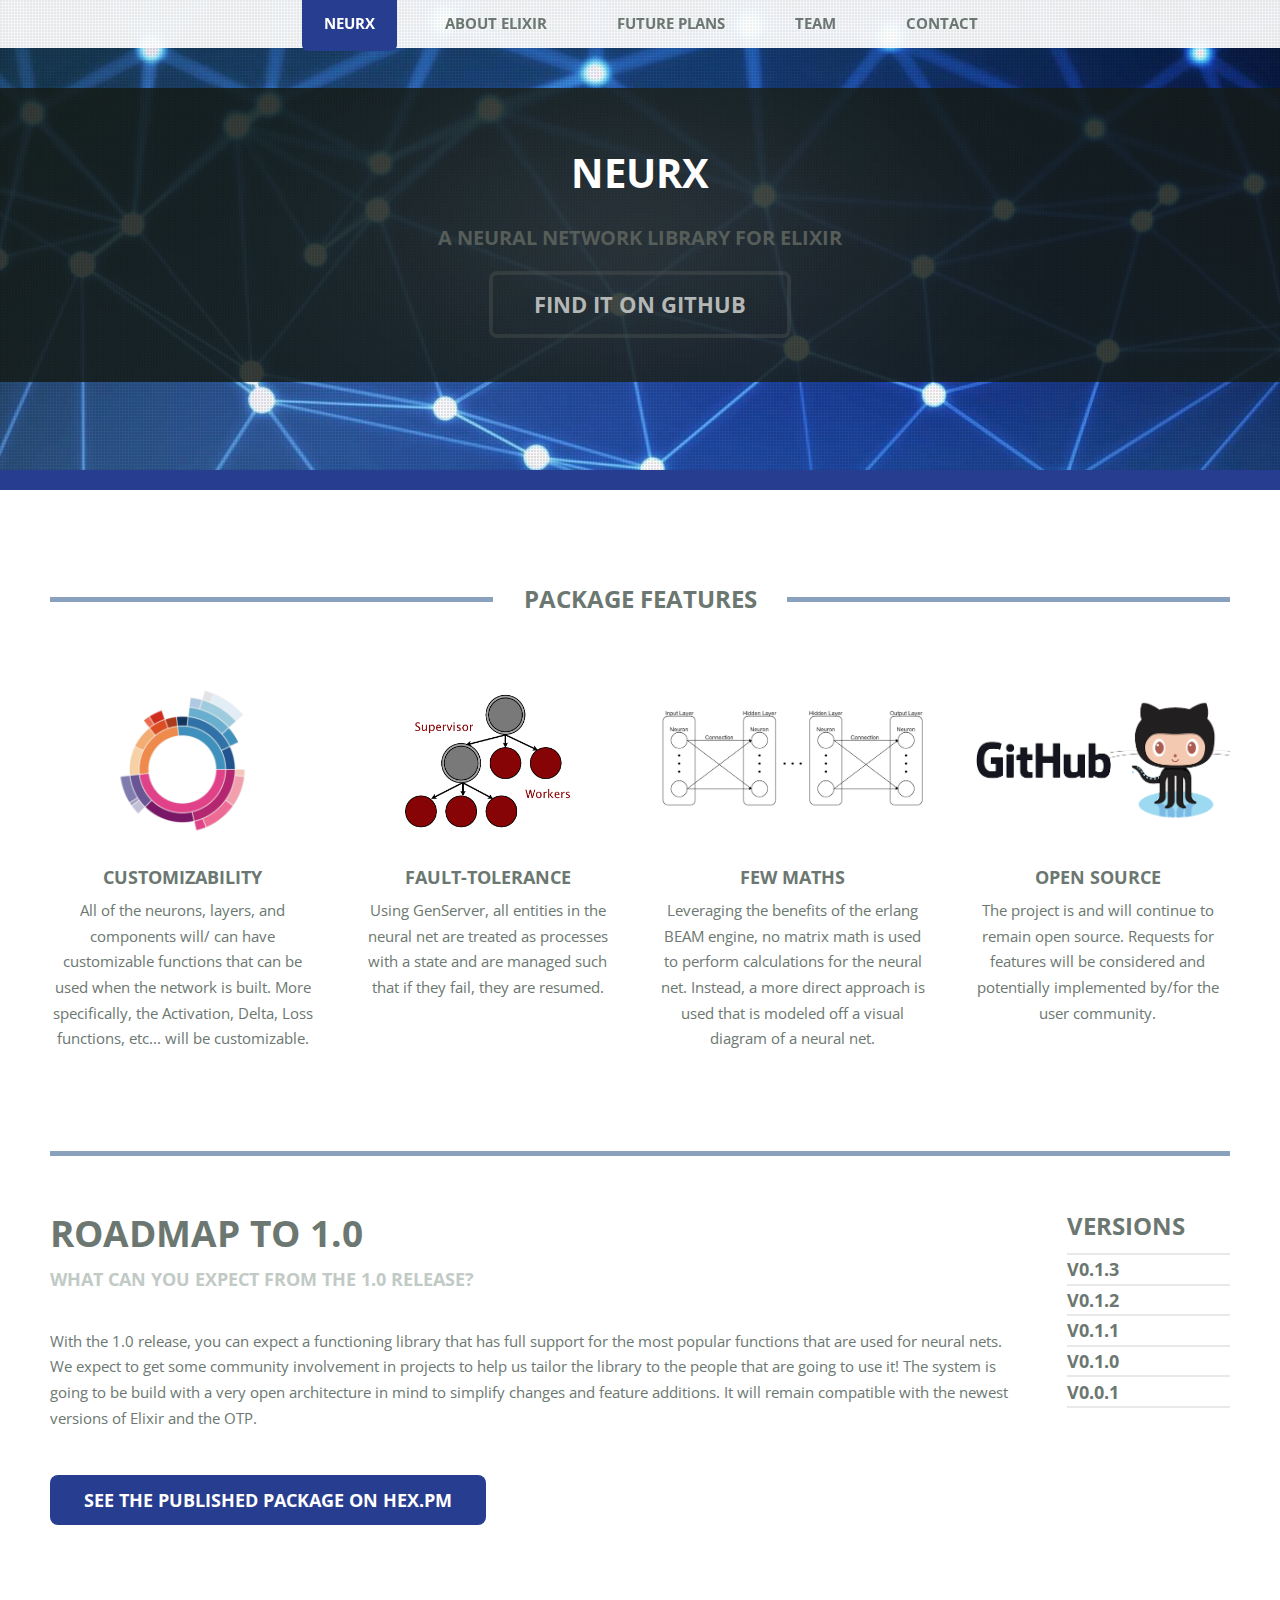
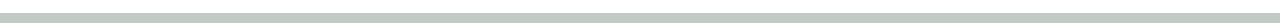
==== index.html @ 5568476c "Add index + assets" ====
<!DOCTYPE HTML>
<html>
	<head>
		<title>NeurX</title>
		<meta charset="utf-8" />
		<meta name="viewport" content="width=device-width, initial-scale=1, user-scalable=no" />
		<link rel="stylesheet" href="assets/css/main.css" />
		<link rel="icon" href="images/logo_mk1.png">
	</head>
	<body class="homepage is-preload">
		<div id="page-wrapper">

			<!-- Nav -->
				<nav id="nav">
					<ul>
						<li class="current"><a href="index.html">NeurX</a></li>
						<li><a href="about_elixir.html">About Elixir</a></li>
						<li><a href="future_plans.html">Future Plans</a></li>
						<li><a href="team.html">Team</a></li>
						<li><a href="contact.html">Contact</a></li>
					</ul>
				</nav>

			<!-- Banner -->
				<section id="banner">
					<div class="content">
						<h2>NeurX</h2>
						<p>A neural network library for Elixir</p>
						<a href="https://github.com/NeurX" class="button scrolly">Find it on Github</a>
					</div>
				</section>

			<!-- Main -->
				<section id="main">
					<div class="container">
						<div class="row gtr-200">
							<div class="col-12">

								<!-- Features -->
									<section class="box features">
										<h2 class="major"><span>Package Features</span></h2>
										<div>
											<div class="row">
												<div class="col-3 col-6-medium col-12-small">

													<!-- Feature -->
														<section class="box feature">
															<a class="image featured"><img src="images/customizability.png" alt="Customizability" /></a>
															<h3><a>Customizability</a></h3>
															<p>
																All of the neurons, layers, and components will/
																can have customizable functions that can be used
																when the network is built.  More specifically,
																the Activation, Delta, Loss functions, etc... will
																be customizable.
															</p>
														</section>

												</div>
												<div class="col-3 col-6-medium col-12-small">

													<!-- Feature -->
														<section class="box feature">
															<a href="#" class="image featured"><img src="images/fault-tolerance.png" alt="Fault-Tolerance" /></a>
															<h3><a href="#">Fault-Tolerance</a></h3>
															<p>
																Using GenServer, all entities in the neural net
																are treated as processes with a state and are
																managed such that if they fail, they are resumed.
															</p>
														</section>

												</div>
												<div class="col-3 col-6-medium col-12-small">

													<!-- Feature -->
														<section class="box feature">
															<a href="#" class="image featured"><img src="images/few_maths.png" alt="Few Maths" /></a>
															<h3><a href="#">Few Maths</a></h3>
															<p>
																Leveraging the benefits of the erlang BEAM
																engine, no matrix math is used to perform
																calculations for the neural net. Instead, a more
																direct approach is used that is modeled off a
																visual diagram of a neural net.
															</p>
														</section>

												</div>
												<div class="col-3 col-6-medium col-12-small">

													<!-- Feature -->
														<section class="box feature">
															<a href="#" class="image featured"><img src="images/open_source.png" alt="Open Source" /></a>
															<h3><a href="#">Open Source</a></h3>
															<p>
																The project is and will continue to remain open
																source. Requests for features will be considered
																and potentially implemented by/for the user
																community.
															</p>
														</section>

												</div>
												<!-- <div class="col-12">
													<ul class="actions">
														<li><a href="#" class="button large">Do Something</a></li>
														<li><a href="#" class="button alt large">Think About It</a></li>
													</ul>
												</div> -->
											</div>
										</div>
									</section>

							</div>
							<div class="col-12">

								<!-- Blog -->
									<section class="box blog">
										<h2 class="major"></h2>
										<div>
											<div class="row">
												<div class="col-10 col-12-xsmall">
													<div class="content">

														<!-- Featured Post -->
															<article class="box post">
																<header>
																	<h3><a href="#">Roadmap to 1.0</a></h3>
																	<p>What can you expect from the 1.0 release?</p>
																</header>
																<p>
																	With the 1.0 release, you can expect a functioning library that has
																	full support for the most popular functions that are used for neural nets.
																	We expect to get some community involvement in projects to help us tailor
																	the library to the people that are going to use it!  The system is going
																	to be build with a very open architecture in mind to simplify changes and
																	feature additions.  It will remain compatible with the newest versions of
																	Elixir and the OTP.
																</p>
																<a href="https://hex.pm/packages/neurx" class="button">See the published package on Hex.pm</a>
															</article>

													</div>
												</div>
												<div class="col-2 col-12-xsmall">
													<div class="sidebar">

														<!-- Archives -->
														<h2>Versions</h2>
															<ul class="divided">
																<li>
																	<article class="box post-summary">
																		<h3><a href="#">v0.1.3</a></h3>
																	</article>
																</li>
																<li>
																	<article class="box post-summary">
																		<h3><a href="#">v0.1.2</a></h3>
																	</article>
																</li>
																<li>
																	<article class="box post-summary">
																		<h3><a href="#">v0.1.1</a></h3>
																	</article>
																</li>
																<li>
																	<article class="box post-summary">
																		<h3><a href="#">v0.1.0</a></h3>
																	</article>
																</li>
																<li>
																	<article class="box post-summary">
																		<h3><a href="#">v0.0.1</a></h3>
																	</article>
																</li>
															</ul>

													</div>
												</div>
											</div>
										</div>
									</section>

							</div>
						</div>
					</div>
				</section>
		</div>

		<!-- Scripts -->
			<script src="assets/js/jquery.min.js"></script>
			<script src="assets/js/jquery.dropotron.min.js"></script>
			<script src="assets/js/jquery.scrolly.min.js"></script>
			<script src="assets/js/browser.min.js"></script>
			<script src="assets/js/breakpoints.min.js"></script>
			<script src="assets/js/util.js"></script>
			<script src="assets/js/main.js"></script>
	</body>
</html>
---- assets/css/main.css ----
@import url("font-awesome.min.css");
@import url("https://fonts.googleapis.com/css?family=Open+Sans:400,400italic,700,700italic|Open+Sans+Condensed:700");

html, body, div, span, applet, object,
iframe, h1, h2, h3, h4, h5, h6, p, blockquote,
pre, a, abbr, acronym, address, big, cite,
code, del, dfn, em, img, ins, kbd, q, s, samp,
small, strike, strong, sub, sup, tt, var, b,
u, i, center, dl, dt, dd, ol, ul, li, fieldset,
form, label, legend, table, caption, tbody,
tfoot, thead, tr, th, td, article, aside,
canvas, details, embed, figure, figcaption,
footer, header, hgroup, menu, nav, output, ruby,
section, summary, time, mark, audio, video {
	margin: 0;
	padding: 0;
	border: 0;
	font-size: 100%;
	font: inherit;
	vertical-align: baseline;}

article, aside, details, figcaption, figure,
footer, header, hgroup, menu, nav, section {
	display: block;}

body {
	line-height: 1;
}

ol, ul {
	list-style: none;
}

blockquote, q {
	quotes: none;
}

	blockquote:before, blockquote:after, q:before, q:after {
		content: '';
		content: none;
	}

table {
	border-collapse: collapse;
	border-spacing: 0;
}

body {
	-webkit-text-size-adjust: none;
}

mark {
	background-color: transparent;
	color: inherit;
}

input::-moz-focus-inner {
	border: 0;
	padding: 0;
}

input, select, textarea {
	-moz-appearance: none;
	-webkit-appearance: none;
	-ms-appearance: none;
	appearance: none;
}

/* Basic */

	html {
		box-sizing: border-box;
	}

	*, *:before, *:after {
		box-sizing: inherit;
	}

	body {
		background: #f2f5f3;
	}

		body.is-preload *, body.is-preload *:before, body.is-preload *:after {
			-moz-animation: none !important;
			-webkit-animation: none !important;
			-ms-animation: none !important;
			animation: none !important;
			-moz-transition: none !important;
			-webkit-transition: none !important;
			-ms-transition: none !important;
			transition: none !important;
		}

	body, input, textarea, select {
		font-family: 'Open Sans', sans-serif;
		font-weight: 400;
		color: #6b7770;
		font-size: 13pt;
		line-height: 2em;
	}

	h1, h2, h3, h4, h5, h6 {
		font-family: 'Open Sans Condensed', sans-serif;
		font-weight: 700;
		text-transform: uppercase;
		color: #6b7770;
		margin: 0 0 0.5em 0;
		line-height: 1.3;
	}

	h1 a, h2 a, h3 a, h4 a, h5 a, h6 a {
		text-decoration: none;
		color: inherit;
	}

	h2 {
		font-size: 1.65em;
	}

		h2.major {
			position: relative;
			border-top: solid 5px #8aa1bd;
			font-size: 1.65em;
			text-align: center;
			margin: 0 0 3em 0;
			top: 0.775em;
		}

			h2.major span {
				background: #fff;
				position: relative;
				display: inline-block;
				top: -0.775em;
				padding: 0 1.25em 0 1.25em;
			}

	h3, h4 {
		font-size: 1.25em;
	}

	a {
		color: #006376;
		text-decoration: underline;
	}

		a:hover {
			text-decoration: none;
		}

	b, strong {
		font-weight: 700;
		color: #6b7770;
	}

	i, em {
		font-style: italic;
	}

	br.clear {
		clear: both;
	}

	sub {
		position: relative;
		top: 0.5em;
		font-size: 0.8em;
	}

	sup {
		position: relative;
		top: -0.5em;
		font-size: 0.8em;
	}

	hr {
		border: 0;
		border-top: solid 2px #E7EAE8;
		margin: 0 0 3em 0;
	}

	blockquote {
		border-left: solid 5px #E7EAE8;
		padding: 1em 0 1em 1.5em;
		font-style: italic;
	}

	p, ul, ol, dl, table {
		margin-bottom: 3em;
	}

/* Section/Article */

	section, article {
		margin-bottom: 6em;
	}

		section > :last-child, section:last-child, article > :last-child, article:last-child {
			margin-bottom: 0;
		}

	header > p {
		display: block;
		font-family: 'Open Sans Condensed', sans-serif;
		font-weight: 700;
		text-transform: uppercase;
		color: #c1cac5;
	}

/* Container */

	.container {
		margin: 0 auto;
		max-width: 100%;
		width: 64em;
	}

		@media screen and (max-width: 1680px) {

			.container {
				width: 75em;
			}

		}

		@media screen and (max-width: 1280px) {

			.container {
				width: calc(100% - 100px);
			}

		}

		@media screen and (max-width: 980px) {

			.container {
				width: calc(100% - 100px);
			}

		}

		@media screen and (max-width: 736px) {

			.container {
				width: calc(100% - 40px);
			}

		}

		@media screen and (max-width: 360px) {

			.container {
				width: calc(100% - 30px);
			}

		}

/* Row */

	.row {
		display: flex;
		flex-wrap: wrap;
		box-sizing: border-box;
		align-items: stretch;
	}

		.row > * {
			box-sizing: border-box;
		}

		.row.gtr-uniform > * > :last-child {
			margin-bottom: 0;
		}

		.row.aln-left {
			justify-content: flex-start;
		}

		.row.aln-center {
			justify-content: center;
		}

		.row.aln-right {
			justify-content: flex-end;
		}

		.row.aln-top {
			align-items: flex-start;
		}

		.row.aln-middle {
			align-items: center;
		}

		.row.aln-bottom {
			align-items: flex-end;
		}

		.row > .imp {
			order: -1;
		}

		.row > .col-1 {
			width: 8.3333333333%;
		}

		.row > .off-1 {
			margin-left: 8.3333333333%;
		}

		.row > .col-2 {
			width: 16.6666666667%;
		}

		.row > .off-2 {
			margin-left: 16.6666666667%;
		}

		.row > .col-3 {
			width: 25%;
		}

		.row > .off-3 {
			margin-left: 25%;
		}

		.row > .col-4 {
			width: 33.3333333333%;
		}

		.row > .off-4 {
			margin-left: 33.3333333333%;
		}

		.row > .col-5 {
			width: 41.6666666667%;
		}

		.row > .off-5 {
			margin-left: 41.6666666667%;
		}

		.row > .col-6 {
			width: 50%;
		}

		.row > .off-6 {
			margin-left: 50%;
		}

		.row > .col-7 {
			width: 58.3333333333%;
		}

		.row > .off-7 {
			margin-left: 58.3333333333%;
		}

		.row > .col-8 {
			width: 66.6666666667%;
		}

		.row > .off-8 {
			margin-left: 66.6666666667%;
		}

		.row > .col-9 {
			width: 75%;
		}

		.row > .off-9 {
			margin-left: 75%;
		}

		.row > .col-10 {
			width: 83.3333333333%;
		}

		.row > .off-10 {
			margin-left: 83.3333333333%;
		}

		.row > .col-11 {
			width: 91.6666666667%;
		}

		.row > .off-11 {
			margin-left: 91.6666666667%;
		}

		.row > .col-12 {
			width: 100%;
		}

		.row > .off-12 {
			margin-left: 100%;
		}

		.row.gtr-0 {
			margin-top: 0px;
			margin-left: 0px;
		}

			.row.gtr-0 > * {
				padding: 0px 0 0 0px;
			}

			.row.gtr-0.gtr-uniform {
				margin-top: 0px;
			}

				.row.gtr-0.gtr-uniform > * {
					padding-top: 0px;
				}

		.row.gtr-25 {
			margin-top: -12.5px;
			margin-left: -12.5px;
		}

			.row.gtr-25 > * {
				padding: 12.5px 0 0 12.5px;
			}

			.row.gtr-25.gtr-uniform {
				margin-top: -12.5px;
			}

				.row.gtr-25.gtr-uniform > * {
					padding-top: 12.5px;
				}

		.row.gtr-50 {
			margin-top: -25px;
			margin-left: -25px;
		}

			.row.gtr-50 > * {
				padding: 25px 0 0 25px;
			}

			.row.gtr-50.gtr-uniform {
				margin-top: -25px;
			}

				.row.gtr-50.gtr-uniform > * {
					padding-top: 25px;
				}

		.row {
			margin-top: -50px;
			margin-left: -50px;
		}

			.row > * {
				padding: 50px 0 0 50px;
			}

			.row.gtr-uniform {
				margin-top: -50px;
			}

				.row.gtr-uniform > * {
					padding-top: 50px;
				}

		.row.gtr-150 {
			margin-top: -75px;
			margin-left: -75px;
		}

			.row.gtr-150 > * {
				padding: 75px 0 0 75px;
			}

			.row.gtr-150.gtr-uniform {
				margin-top: -75px;
			}

				.row.gtr-150.gtr-uniform > * {
					padding-top: 75px;
				}

		.row.gtr-200 {
			margin-top: -100px;
			margin-left: -100px;
		}

			.row.gtr-200 > * {
				padding: 100px 0 0 100px;
			}

			.row.gtr-200.gtr-uniform {
				margin-top: -100px;
			}

				.row.gtr-200.gtr-uniform > * {
					padding-top: 100px;
				}

		@media screen and (max-width: 1680px) {

			.row {
				display: flex;
				flex-wrap: wrap;
				box-sizing: border-box;
				align-items: stretch;
			}

				.row > * {
					box-sizing: border-box;
				}

				.row.gtr-uniform > * > :last-child {
					margin-bottom: 0;
				}

				.row.aln-left {
					justify-content: flex-start;
				}

				.row.aln-center {
					justify-content: center;
				}

				.row.aln-right {
					justify-content: flex-end;
				}

				.row.aln-top {
					align-items: flex-start;
				}

				.row.aln-middle {
					align-items: center;
				}

				.row.aln-bottom {
					align-items: flex-end;
				}

				.row > .imp-xlarge {
					order: -1;
				}

				.row > .col-1-xlarge {
					width: 8.3333333333%;
				}

				.row > .off-1-xlarge {
					margin-left: 8.3333333333%;
				}

				.row > .col-2-xlarge {
					width: 16.6666666667%;
				}

				.row > .off-2-xlarge {
					margin-left: 16.6666666667%;
				}

				.row > .col-3-xlarge {
					width: 25%;
				}

				.row > .off-3-xlarge {
					margin-left: 25%;
				}

				.row > .col-4-xlarge {
					width: 33.3333333333%;
				}

				.row > .off-4-xlarge {
					margin-left: 33.3333333333%;
				}

				.row > .col-5-xlarge {
					width: 41.6666666667%;
				}

				.row > .off-5-xlarge {
					margin-left: 41.6666666667%;
				}

				.row > .col-6-xlarge {
					width: 50%;
				}

				.row > .off-6-xlarge {
					margin-left: 50%;
				}

				.row > .col-7-xlarge {
					width: 58.3333333333%;
				}

				.row > .off-7-xlarge {
					margin-left: 58.3333333333%;
				}

				.row > .col-8-xlarge {
					width: 66.6666666667%;
				}

				.row > .off-8-xlarge {
					margin-left: 66.6666666667%;
				}

				.row > .col-9-xlarge {
					width: 75%;
				}

				.row > .off-9-xlarge {
					margin-left: 75%;
				}

				.row > .col-10-xlarge {
					width: 83.3333333333%;
				}

				.row > .off-10-xlarge {
					margin-left: 83.3333333333%;
				}

				.row > .col-11-xlarge {
					width: 91.6666666667%;
				}

				.row > .off-11-xlarge {
					margin-left: 91.6666666667%;
				}

				.row > .col-12-xlarge {
					width: 100%;
				}

				.row > .off-12-xlarge {
					margin-left: 100%;
				}

				.row.gtr-0 {
					margin-top: 0px;
					margin-left: 0px;
				}

					.row.gtr-0 > * {
						padding: 0px 0 0 0px;
					}

					.row.gtr-0.gtr-uniform {
						margin-top: 0px;
					}

						.row.gtr-0.gtr-uniform > * {
							padding-top: 0px;
						}

				.row.gtr-25 {
					margin-top: -12.5px;
					margin-left: -12.5px;
				}

					.row.gtr-25 > * {
						padding: 12.5px 0 0 12.5px;
					}

					.row.gtr-25.gtr-uniform {
						margin-top: -12.5px;
					}

						.row.gtr-25.gtr-uniform > * {
							padding-top: 12.5px;
						}

				.row.gtr-50 {
					margin-top: -25px;
					margin-left: -25px;
				}

					.row.gtr-50 > * {
						padding: 25px 0 0 25px;
					}

					.row.gtr-50.gtr-uniform {
						margin-top: -25px;
					}

						.row.gtr-50.gtr-uniform > * {
							padding-top: 25px;
						}

				.row {
					margin-top: -50px;
					margin-left: -50px;
				}

					.row > * {
						padding: 50px 0 0 50px;
					}

					.row.gtr-uniform {
						margin-top: -50px;
					}

						.row.gtr-uniform > * {
							padding-top: 50px;
						}

				.row.gtr-150 {
					margin-top: -75px;
					margin-left: -75px;
				}

					.row.gtr-150 > * {
						padding: 75px 0 0 75px;
					}

					.row.gtr-150.gtr-uniform {
						margin-top: -75px;
					}

						.row.gtr-150.gtr-uniform > * {
							padding-top: 75px;
						}

				.row.gtr-200 {
					margin-top: -100px;
					margin-left: -100px;
				}

					.row.gtr-200 > * {
						padding: 100px 0 0 100px;
					}

					.row.gtr-200.gtr-uniform {
						margin-top: -100px;
					}

						.row.gtr-200.gtr-uniform > * {
							padding-top: 100px;
						}

		}

		@media screen and (max-width: 1280px) {

			.row {
				display: flex;
				flex-wrap: wrap;
				box-sizing: border-box;
				align-items: stretch;
			}

				.row > * {
					box-sizing: border-box;
				}

				.row.gtr-uniform > * > :last-child {
					margin-bottom: 0;
				}

				.row.aln-left {
					justify-content: flex-start;
				}

				.row.aln-center {
					justify-content: center;
				}

				.row.aln-right {
					justify-content: flex-end;
				}

				.row.aln-top {
					align-items: flex-start;
				}

				.row.aln-middle {
					align-items: center;
				}

				.row.aln-bottom {
					align-items: flex-end;
				}

				.row > .imp-large {
					order: -1;
				}

				.row > .col-1-large {
					width: 8.3333333333%;
				}

				.row > .off-1-large {
					margin-left: 8.3333333333%;
				}

				.row > .col-2-large {
					width: 16.6666666667%;
				}

				.row > .off-2-large {
					margin-left: 16.6666666667%;
				}

				.row > .col-3-large {
					width: 25%;
				}

				.row > .off-3-large {
					margin-left: 25%;
				}

				.row > .col-4-large {
					width: 33.3333333333%;
				}

				.row > .off-4-large {
					margin-left: 33.3333333333%;
				}

				.row > .col-5-large {
					width: 41.6666666667%;
				}

				.row > .off-5-large {
					margin-left: 41.6666666667%;
				}

				.row > .col-6-large {
					width: 50%;
				}

				.row > .off-6-large {
					margin-left: 50%;
				}

				.row > .col-7-large {
					width: 58.3333333333%;
				}

				.row > .off-7-large {
					margin-left: 58.3333333333%;
				}

				.row > .col-8-large {
					width: 66.6666666667%;
				}

				.row > .off-8-large {
					margin-left: 66.6666666667%;
				}

				.row > .col-9-large {
					width: 75%;
				}

				.row > .off-9-large {
					margin-left: 75%;
				}

				.row > .col-10-large {
					width: 83.3333333333%;
				}

				.row > .off-10-large {
					margin-left: 83.3333333333%;
				}

				.row > .col-11-large {
					width: 91.6666666667%;
				}

				.row > .off-11-large {
					margin-left: 91.6666666667%;
				}

				.row > .col-12-large {
					width: 100%;
				}

				.row > .off-12-large {
					margin-left: 100%;
				}

				.row.gtr-0 {
					margin-top: 0px;
					margin-left: 0px;
				}

					.row.gtr-0 > * {
						padding: 0px 0 0 0px;
					}

					.row.gtr-0.gtr-uniform {
						margin-top: 0px;
					}

						.row.gtr-0.gtr-uniform > * {
							padding-top: 0px;
						}

				.row.gtr-25 {
					margin-top: -10px;
					margin-left: -10px;
				}

					.row.gtr-25 > * {
						padding: 10px 0 0 10px;
					}

					.row.gtr-25.gtr-uniform {
						margin-top: -10px;
					}

						.row.gtr-25.gtr-uniform > * {
							padding-top: 10px;
						}

				.row.gtr-50 {
					margin-top: -20px;
					margin-left: -20px;
				}

					.row.gtr-50 > * {
						padding: 20px 0 0 20px;
					}

					.row.gtr-50.gtr-uniform {
						margin-top: -20px;
					}

						.row.gtr-50.gtr-uniform > * {
							padding-top: 20px;
						}

				.row {
					margin-top: -40px;
					margin-left: -40px;
				}

					.row > * {
						padding: 40px 0 0 40px;
					}

					.row.gtr-uniform {
						margin-top: -40px;
					}

						.row.gtr-uniform > * {
							padding-top: 40px;
						}

				.row.gtr-150 {
					margin-top: -60px;
					margin-left: -60px;
				}

					.row.gtr-150 > * {
						padding: 60px 0 0 60px;
					}

					.row.gtr-150.gtr-uniform {
						margin-top: -60px;
					}

						.row.gtr-150.gtr-uniform > * {
							padding-top: 60px;
						}

				.row.gtr-200 {
					margin-top: -80px;
					margin-left: -80px;
				}

					.row.gtr-200 > * {
						padding: 80px 0 0 80px;
					}

					.row.gtr-200.gtr-uniform {
						margin-top: -80px;
					}

						.row.gtr-200.gtr-uniform > * {
							padding-top: 80px;
						}

		}

		@media screen and (max-width: 980px) {

			.row {
				display: flex;
				flex-wrap: wrap;
				box-sizing: border-box;
				align-items: stretch;
			}

				.row > * {
					box-sizing: border-box;
				}

				.row.gtr-uniform > * > :last-child {
					margin-bottom: 0;
				}

				.row.aln-left {
					justify-content: flex-start;
				}

				.row.aln-center {
					justify-content: center;
				}

				.row.aln-right {
					justify-content: flex-end;
				}

				.row.aln-top {
					align-items: flex-start;
				}

				.row.aln-middle {
					align-items: center;
				}

				.row.aln-bottom {
					align-items: flex-end;
				}

				.row > .imp-medium {
					order: -1;
				}

				.row > .col-1-medium {
					width: 8.3333333333%;
				}

				.row > .off-1-medium {
					margin-left: 8.3333333333%;
				}

				.row > .col-2-medium {
					width: 16.6666666667%;
				}

				.row > .off-2-medium {
					margin-left: 16.6666666667%;
				}

				.row > .col-3-medium {
					width: 25%;
				}

				.row > .off-3-medium {
					margin-left: 25%;
				}

				.row > .col-4-medium {
					width: 33.3333333333%;
				}

				.row > .off-4-medium {
					margin-left: 33.3333333333%;
				}

				.row > .col-5-medium {
					width: 41.6666666667%;
				}

				.row > .off-5-medium {
					margin-left: 41.6666666667%;
				}

				.row > .col-6-medium {
					width: 50%;
				}

				.row > .off-6-medium {
					margin-left: 50%;
				}

				.row > .col-7-medium {
					width: 58.3333333333%;
				}

				.row > .off-7-medium {
					margin-left: 58.3333333333%;
				}

				.row > .col-8-medium {
					width: 66.6666666667%;
				}

				.row > .off-8-medium {
					margin-left: 66.6666666667%;
				}

				.row > .col-9-medium {
					width: 75%;
				}

				.row > .off-9-medium {
					margin-left: 75%;
				}

				.row > .col-10-medium {
					width: 83.3333333333%;
				}

				.row > .off-10-medium {
					margin-left: 83.3333333333%;
				}

				.row > .col-11-medium {
					width: 91.6666666667%;
				}

				.row > .off-11-medium {
					margin-left: 91.6666666667%;
				}

				.row > .col-12-medium {
					width: 100%;
				}

				.row > .off-12-medium {
					margin-left: 100%;
				}

				.row.gtr-0 {
					margin-top: 0px;
					margin-left: 0px;
				}

					.row.gtr-0 > * {
						padding: 0px 0 0 0px;
					}

					.row.gtr-0.gtr-uniform {
						margin-top: 0px;
					}

						.row.gtr-0.gtr-uniform > * {
							padding-top: 0px;
						}

				.row.gtr-25 {
					margin-top: -12.5px;
					margin-left: -12.5px;
				}

					.row.gtr-25 > * {
						padding: 12.5px 0 0 12.5px;
					}

					.row.gtr-25.gtr-uniform {
						margin-top: -12.5px;
					}

						.row.gtr-25.gtr-uniform > * {
							padding-top: 12.5px;
						}

				.row.gtr-50 {
					margin-top: -25px;
					margin-left: -25px;
				}

					.row.gtr-50 > * {
						padding: 25px 0 0 25px;
					}

					.row.gtr-50.gtr-uniform {
						margin-top: -25px;
					}

						.row.gtr-50.gtr-uniform > * {
							padding-top: 25px;
						}

				.row {
					margin-top: -50px;
					margin-left: -50px;
				}

					.row > * {
						padding: 50px 0 0 50px;
					}

					.row.gtr-uniform {
						margin-top: -50px;
					}

						.row.gtr-uniform > * {
							padding-top: 50px;
						}

				.row.gtr-150 {
					margin-top: -75px;
					margin-left: -75px;
				}

					.row.gtr-150 > * {
						padding: 75px 0 0 75px;
					}

					.row.gtr-150.gtr-uniform {
						margin-top: -75px;
					}

						.row.gtr-150.gtr-uniform > * {
							padding-top: 75px;
						}

				.row.gtr-200 {
					margin-top: -100px;
					margin-left: -100px;
				}

					.row.gtr-200 > * {
						padding: 100px 0 0 100px;
					}

					.row.gtr-200.gtr-uniform {
						margin-top: -100px;
					}

						.row.gtr-200.gtr-uniform > * {
							padding-top: 100px;
						}

		}

		@media screen and (max-width: 736px) {

			.row {
				display: flex;
				flex-wrap: wrap;
				box-sizing: border-box;
				align-items: stretch;
			}

				.row > * {
					box-sizing: border-box;
				}

				.row.gtr-uniform > * > :last-child {
					margin-bottom: 0;
				}

				.row.aln-left {
					justify-content: flex-start;
				}

				.row.aln-center {
					justify-content: center;
				}

				.row.aln-right {
					justify-content: flex-end;
				}

				.row.aln-top {
					align-items: flex-start;
				}

				.row.aln-middle {
					align-items: center;
				}

				.row.aln-bottom {
					align-items: flex-end;
				}

				.row > .imp-small {
					order: -1;
				}

				.row > .col-1-small {
					width: 8.3333333333%;
				}

				.row > .off-1-small {
					margin-left: 8.3333333333%;
				}

				.row > .col-2-small {
					width: 16.6666666667%;
				}

				.row > .off-2-small {
					margin-left: 16.6666666667%;
				}

				.row > .col-3-small {
					width: 25%;
				}

				.row > .off-3-small {
					margin-left: 25%;
				}

				.row > .col-4-small {
					width: 33.3333333333%;
				}

				.row > .off-4-small {
					margin-left: 33.3333333333%;
				}

				.row > .col-5-small {
					width: 41.6666666667%;
				}

				.row > .off-5-small {
					margin-left: 41.6666666667%;
				}

				.row > .col-6-small {
					width: 50%;
				}

				.row > .off-6-small {
					margin-left: 50%;
				}

				.row > .col-7-small {
					width: 58.3333333333%;
				}

				.row > .off-7-small {
					margin-left: 58.3333333333%;
				}

				.row > .col-8-small {
					width: 66.6666666667%;
				}

				.row > .off-8-small {
					margin-left: 66.6666666667%;
				}

				.row > .col-9-small {
					width: 75%;
				}

				.row > .off-9-small {
					margin-left: 75%;
				}

				.row > .col-10-small {
					width: 83.3333333333%;
				}

				.row > .off-10-small {
					margin-left: 83.3333333333%;
				}

				.row > .col-11-small {
					width: 91.6666666667%;
				}

				.row > .off-11-small {
					margin-left: 91.6666666667%;
				}

				.row > .col-12-small {
					width: 100%;
				}

				.row > .off-12-small {
					margin-left: 100%;
				}

				.row.gtr-0 {
					margin-top: 0px;
					margin-left: 0px;
				}

					.row.gtr-0 > * {
						padding: 0px 0 0 0px;
					}

					.row.gtr-0.gtr-uniform {
						margin-top: 0px;
					}

						.row.gtr-0.gtr-uniform > * {
							padding-top: 0px;
						}

				.row.gtr-25 {
					margin-top: -5px;
					margin-left: -5px;
				}

					.row.gtr-25 > * {
						padding: 5px 0 0 5px;
					}

					.row.gtr-25.gtr-uniform {
						margin-top: -5px;
					}

						.row.gtr-25.gtr-uniform > * {
							padding-top: 5px;
						}

				.row.gtr-50 {
					margin-top: -10px;
					margin-left: -10px;
				}

					.row.gtr-50 > * {
						padding: 10px 0 0 10px;
					}

					.row.gtr-50.gtr-uniform {
						margin-top: -10px;
					}

						.row.gtr-50.gtr-uniform > * {
							padding-top: 10px;
						}

				.row {
					margin-top: -20px;
					margin-left: -20px;
				}

					.row > * {
						padding: 20px 0 0 20px;
					}

					.row.gtr-uniform {
						margin-top: -20px;
					}

						.row.gtr-uniform > * {
							padding-top: 20px;
						}

				.row.gtr-150 {
					margin-top: -30px;
					margin-left: -30px;
				}

					.row.gtr-150 > * {
						padding: 30px 0 0 30px;
					}

					.row.gtr-150.gtr-uniform {
						margin-top: -30px;
					}

						.row.gtr-150.gtr-uniform > * {
							padding-top: 30px;
						}

				.row.gtr-200 {
					margin-top: -40px;
					margin-left: -40px;
				}

					.row.gtr-200 > * {
						padding: 40px 0 0 40px;
					}

					.row.gtr-200.gtr-uniform {
						margin-top: -40px;
					}

						.row.gtr-200.gtr-uniform > * {
							padding-top: 40px;
						}

		}

		@media screen and (max-width: 360px) {

			.row {
				display: flex;
				flex-wrap: wrap;
				box-sizing: border-box;
				align-items: stretch;
			}

				.row > * {
					box-sizing: border-box;
				}

				.row.gtr-uniform > * > :last-child {
					margin-bottom: 0;
				}

				.row.aln-left {
					justify-content: flex-start;
				}

				.row.aln-center {
					justify-content: center;
				}

				.row.aln-right {
					justify-content: flex-end;
				}

				.row.aln-top {
					align-items: flex-start;
				}

				.row.aln-middle {
					align-items: center;
				}

				.row.aln-bottom {
					align-items: flex-end;
				}

				.row > .imp-xsmall {
					order: -1;
				}

				.row > .col-1-xsmall {
					width: 8.3333333333%;
				}

				.row > .off-1-xsmall {
					margin-left: 8.3333333333%;
				}

				.row > .col-2-xsmall {
					width: 16.6666666667%;
				}

				.row > .off-2-xsmall {
					margin-left: 16.6666666667%;
				}

				.row > .col-3-xsmall {
					width: 25%;
				}

				.row > .off-3-xsmall {
					margin-left: 25%;
				}

				.row > .col-4-xsmall {
					width: 33.3333333333%;
				}

				.row > .off-4-xsmall {
					margin-left: 33.3333333333%;
				}

				.row > .col-5-xsmall {
					width: 41.6666666667%;
				}

				.row > .off-5-xsmall {
					margin-left: 41.6666666667%;
				}

				.row > .col-6-xsmall {
					width: 50%;
				}

				.row > .off-6-xsmall {
					margin-left: 50%;
				}

				.row > .col-7-xsmall {
					width: 58.3333333333%;
				}

				.row > .off-7-xsmall {
					margin-left: 58.3333333333%;
				}

				.row > .col-8-xsmall {
					width: 66.6666666667%;
				}

				.row > .off-8-xsmall {
					margin-left: 66.6666666667%;
				}

				.row > .col-9-xsmall {
					width: 75%;
				}

				.row > .off-9-xsmall {
					margin-left: 75%;
				}

				.row > .col-10-xsmall {
					width: 83.3333333333%;
				}

				.row > .off-10-xsmall {
					margin-left: 83.3333333333%;
				}

				.row > .col-11-xsmall {
					width: 91.6666666667%;
				}

				.row > .off-11-xsmall {
					margin-left: 91.6666666667%;
				}

				.row > .col-12-xsmall {
					width: 100%;
				}

				.row > .off-12-xsmall {
					margin-left: 100%;
				}

				.row.gtr-0 {
					margin-top: 0px;
					margin-left: 0px;
				}

					.row.gtr-0 > * {
						padding: 0px 0 0 0px;
					}

					.row.gtr-0.gtr-uniform {
						margin-top: 0px;
					}

						.row.gtr-0.gtr-uniform > * {
							padding-top: 0px;
						}

				.row.gtr-25 {
					margin-top: -3.75px;
					margin-left: -3.75px;
				}

					.row.gtr-25 > * {
						padding: 3.75px 0 0 3.75px;
					}

					.row.gtr-25.gtr-uniform {
						margin-top: -3.75px;
					}

						.row.gtr-25.gtr-uniform > * {
							padding-top: 3.75px;
						}

				.row.gtr-50 {
					margin-top: -7.5px;
					margin-left: -7.5px;
				}

					.row.gtr-50 > * {
						padding: 7.5px 0 0 7.5px;
					}

					.row.gtr-50.gtr-uniform {
						margin-top: -7.5px;
					}

						.row.gtr-50.gtr-uniform > * {
							padding-top: 7.5px;
						}

				.row {
					margin-top: -15px;
					margin-left: -15px;
				}

					.row > * {
						padding: 15px 0 0 15px;
					}

					.row.gtr-uniform {
						margin-top: -15px;
					}

						.row.gtr-uniform > * {
							padding-top: 15px;
						}

				.row.gtr-150 {
					margin-top: -22.5px;
					margin-left: -22.5px;
				}

					.row.gtr-150 > * {
						padding: 22.5px 0 0 22.5px;
					}

					.row.gtr-150.gtr-uniform {
						margin-top: -22.5px;
					}

						.row.gtr-150.gtr-uniform > * {
							padding-top: 22.5px;
						}

				.row.gtr-200 {
					margin-top: -30px;
					margin-left: -30px;
				}

					.row.gtr-200 > * {
						padding: 30px 0 0 30px;
					}

					.row.gtr-200.gtr-uniform {
						margin-top: -30px;
					}

						.row.gtr-200.gtr-uniform > * {
							padding-top: 30px;
						}

		}

/* Image */

	.image {
		position: relative;
		display: inline-block;
		border-radius: 8px;
	}

		.image img {
			display: block;
			width: 100%;
			border-radius: 8px;
		}

		.image:before {
			content: '';
			position: absolute;
			left: 0;
			top: 0;
			width: 100%;
			height: 100%;
			/* background: url("images/overlay.png"); */
			border-radius: 8px;
		}

		.image.fit {
			display: block;
			width: 100%;
		}

		.image.featured {
			display: block;
			width: 100%;
			margin: 0 0 2em 0;
		}

		.image.left {
			float: left;
			margin: 0 2em 2em 0;
		}

		.image.centered {
			display: block;
			margin: 0 0 2em 0;
		}

			.image.centered img {
				margin: 0 auto;
				width: auto;
			}

/* Button */

	input[type="button"],
	input[type="submit"],
	input[type="reset"],
	button,
	.button {
		-webkit-appearance: none;
		display: inline-block;
		font-family: 'Open Sans Condensed', sans-serif;
		font-weight: 700;
		text-transform: uppercase;
		text-decoration: none;
		background: #273d8f;
		color: #fff;
		border: 0;
		line-height: 1em;
		border-radius: 8px;
		outline: 0;
		cursor: pointer;
		-moz-transition: background-color .2s ease-in-out;
		-webkit-transition: background-color .2s ease-in-out;
		-o-transition: background-color .2s ease-in-out;
		-ms-transition: background-color .2s ease-in-out;
		transition: background-color .2s ease-in-out;
		font-size: 1.25em;
		padding: 0.85em 1.85em;
		text-align: center;
	}

		input[type="button"]:hover,
		input[type="submit"]:hover,
		input[type="reset"]:hover,
		button:hover,
		.button:hover {
			background: #4d5f9f;
		}

		input[type="button"]:active,
		input[type="submit"]:active,
		input[type="reset"]:active,
		button:active,
		.button:active {
			background: #4d5f9f;
		}

		input[type="button"].alt,
		input[type="submit"].alt,
		input[type="reset"].alt,
		button.alt,
		.button.alt {
			background: #c1cac5;
		}

			input[type="button"].alt:hover,
			input[type="submit"].alt:hover,
			input[type="reset"].alt:hover,
			button.alt:hover,
			.button.alt:hover {
				background: #ccd5d0;
			}

			input[type="button"].alt:active,
			input[type="submit"].alt:active,
			input[type="reset"].alt:active,
			button.alt:active,
			.button.alt:active {
				background: #b1bab5;
			}

		input[type="button"].large,
		input[type="submit"].large,
		input[type="reset"].large,
		button.large,
		.button.large {
			font-size: 1.65em;
		}

/* List */

	ul {
		list-style: disc;
		padding-left: 1em;
	}

		ul li {
			padding-left: 0.5em;
		}

	ol {
		list-style: decimal;
		padding-left: 1.25em;
	}

		ol li {
			padding-left: 0.25em;
		}

/* Divided */

	ul.divided {
		list-style: none;
		padding-left: 0;
	}

		ul.divided > li {
			border-top: solid 2px #e7eae8;
			padding-top: 0.35em;
			margin-top: 0.35em;
			padding-left: 0;
		}

			ul.divided > li:last-child {
				border-bottom: solid 2px #e7eae8;
				border-top: solid 2px #e7eae8;
				padding-bottom: 0.35em;
				margin-bottom: 0.35em;
			}

/* Actions */

	ul.actions {
		list-style: none;
		padding-left: 0;
		text-align: center;
		margin: 2em 0 0 0;
	}

		ul.actions li {
			display: inline-block;
			margin: 0 0 0 1em;
			padding-left: 0;
		}

			ul.actions li:first-child {
				margin-left: 0;
			}

/* Contact */

	ul.contact {
		list-style: none;
		padding-left: 0;
		cursor: default;
	}

		ul.contact li {
			-moz-transition: top .15s ease-in-out;
			-webkit-transition: top .15s ease-in-out;
			-ms-transition: top .15s ease-in-out;
			transition: top .15s ease-in-out;
			position: relative;
			display: inline-block;
			margin: 0 0.25em 0 0.25em;
			top: 0;
			padding-left: 0;
		}

			ul.contact li a {
				-moz-transition: background-color .2s ease-in-out;
				-webkit-transition: background-color .2s ease-in-out;
				-ms-transition: background-color .2s ease-in-out;
				transition: background-color .2s ease-in-out;
				display: block;
				position: relative;
				width: 48px;
				height: 48px;
				border-radius: 6px;
				outline: 0;
				background: #c1cac5;
				text-align: center;
			}

				ul.contact li a:before {
					color: #f2f5f3;
					font-size: 32px;
					line-height: 48px;
				}

			ul.contact li:hover {
				top: -5px;
			}

				ul.contact li:hover a.fa-facebook {
					background-color: #3C5A98;
				}

				ul.contact li:hover a.fa-twitter {
					background-color: #2DAAE4;
				}

				ul.contact li:hover a.fa-dribbble {
					background-color: #C4376B;
				}

				ul.contact li:hover a.fa-linkedin {
					background-color: #006599;
				}

				ul.contact li:hover a.fa-instagram {
					background-color: #2E5E86;
				}

				ul.contact li:hover a.fa-google-plus {
					background-color: #DA2713;
				}

			ul.contact li:active {
				top: 0;
			}

/* Special */

	ul.special {
		list-style: none;
		padding-left: 0;
		cursor: default;
		position: relative;
		margin: -2em 0 4em -2em;
	}

		ul.special li {
			-moz-transition: top .15s ease-in-out;
			-webkit-transition: top .15s ease-in-out;
			-ms-transition: top .15s ease-in-out;
			transition: top .15s ease-in-out;
			position: relative;
			display: inline-block;
			top: 0;
			padding: 2em 0 0 2em;
		}

			ul.special li a {
				display: block;
				outline: 0;
			}

				ul.special li a:before {
					-moz-transition: background-color .2s ease-in-out;
					-webkit-transition: background-color .2s ease-in-out;
					-ms-transition: background-color .2s ease-in-out;
					transition: background-color .2s ease-in-out;
					display: block;
					text-align: center;
					background: #c1cac5;
					border-radius: 100%;
					width: 2.25em;
					height: 2.25em;
					line-height: 2.175em;
					font-size: 5em;
					color: #fff;
				}

			ul.special li:hover {
				top: -1em;
			}

				ul.special li:hover a:before {
					background: #b9d2ce;
				}

/* Meta */

	ul.meta {
		font-size: 0.85em;
		color: #a1aaa5;
		list-style: none;
		padding-left: 0;
	}

		ul.meta li {
			position: relative;
			display: inline-block;
			margin-left: 1em;
			padding-left: 0;
		}

			ul.meta li a {
				color: inherit;
				outline: 0;
			}

			ul.meta li:first-child {
				margin-left: 0;
			}

			ul.meta li:before {
				opacity: 0.5;
				cursor: default;
				margin-right: 0.5em;
			}

/* Menu */

	ul.menu {
		list-style: none;
		padding-left: 0;
	}

		ul.menu li {
			border-left: solid 1px #E7EAE8;
			display: inline-block;
			padding: 0 0 0 0.75em;
			margin: 0 0 0 0.75em;
		}

			ul.menu li:first-child {
				border-left: 0;
				margin-left: 0;
				padding-left: 0;
			}

/* Forms */

	form label {
		display: block;
		margin: 0 0 1em 0;
		font-family: 'Open Sans Condensed', sans-serif;
		font-weight: 700;
		text-transform: uppercase;
		color: #6b7770;
	}

	form input[type="text"],
	form input[type="email"],
	form input[type="password"],
	form select,
	form textarea {
		-webkit-appearance: none;
		display: block;
		width: 100%;
		border-radius: 8px;
		border: solid 2px #E7EAE8;
	}

		form input[type="text"]:focus,
		form input[type="email"]:focus,
		form input[type="password"]:focus,
		form select:focus,
		form textarea:focus {
			border-color: #4d5f9f;
		}

	form input[type="text"],
	form input[type="email"],
	form input[type="password"],
	form select {
		line-height: 3em;
		padding: 0 1em;
	}

	form textarea {
		min-height: 9em;
		padding: 1em;
	}

	form ::-webkit-input-placeholder {
		color: #555 !important;
	}

	form :-moz-placeholder {
		color: #555 !important;
	}

	form ::-moz-placeholder {
		color: #555 !important;
	}

	form :-ms-input-placeholder {
		color: #555 !important;
	}

	form ::-moz-focus-inner {
		border: 0;
	}

/* Tables */

	table {
		width: 100%;
	}

		table.default {
			width: 100%;
		}

			table.default tr {
				border-top: solid 2px #E7EAE8;
			}

				table.default tr:first-child {
					border-top: 0;
				}

			table.default td {
				padding: 0.5em 1em 0.5em 1em;
			}

			table.default th {
				text-align: left;
				padding: 0.5em 1em 0.5em 1em;
				margin: 0 0 1em 0;
				font-family: 'Open Sans Condensed', sans-serif;
				font-weight: 700;
				text-transform: uppercase;
				color: #6b7770;
			}

			table.default thead {
				background: #E7EAE8;
				color: #fff;
			}

/* Box */

	.box.highlight {
		text-align: center;
	}

		.box.highlight h2 {
			font-size: 3em;
			margin: 0 0 0.25em 0;
		}

		.box.highlight header > p {
			font-size: 1.65em;
			margin: 0 0 1.5em 0;
		}

	.box.feature {
		text-align: center;
	}

	.box.post header {
		margin: 0 0 2.5em 0;
	}

	.box.post h3 {
		font-size: 3em;
		margin: 0 0 0.25em 0;
	}

	.box.post header > p {
		font-size: 1.65em;
		margin: 0 0 0.5em 0;
	}

	.box.post ul.meta {
		margin: 0 0 0.5em 0;
	}

	.box.post-summary h3 {
		line-height: 1em;
		margin: 0 0 0 0;
	}

	.box.post-summary .meta {
		margin: 0;
		line-height: 1em;
	}

	.box.page-content header {
		margin: 0 0 2.5em 0;
	}

	.box.page-content h2 {
		font-size: 3em;
		margin: 0 0 0.5em 0;
	}

	.box.page-content header > p {
		font-size: 1.65em;
		margin: 0 0 0.5em 0;
	}

	.box.page-content ul.meta {
		margin: 0 0 0.5em 0;
	}

/* Icons */

	.icon {
		position: relative;
		text-decoration: none;
	}

		.icon:before {
			-moz-osx-font-smoothing: grayscale;
			-webkit-font-smoothing: antialiased;
			font-family: FontAwesome;
			font-style: normal;
			font-weight: normal;
			text-transform: none !important;
		}

		.icon > .label {
			display: none;
		}

/* Page Wrapper */

	#page-wrapper > section {
		margin-bottom: 0;
	}

/* Header */

	#header {
		text-align: center;
		font-size: 2em;
		font-family: 'Open Sans Condensed', sans-serif;
		font-weight: 700;
		text-transform: uppercase;
		padding: 2em 0;
		background: #fff;
		margin: 0 auto;
	}

		#header .logo {
			position: relative;
			text-align: center;
			border-top: solid 5px #e7eae8;
			top: 0.65em;
		}

			#header .logo div {
				background: #fff;
				position: relative;
				display: inline-block;
				padding: 0 1.5em 0 1.5em;
				top: -0.65em;
			}

			#header .logo h1 {
				display: inline;
			}

			#header .logo p {
				display: inline;
				color: #C1CAC5;
			}

/* Nav */

	body {
		/* padding-top: 3.25em; */
	}

	#nav {
		position: fixed;
		top: 0;
		left: 0;
		z-index: 1000;
		background-color: rgba(255, 255, 255, 0.95);
		background-image: url("images/overlay.png");
		width: 100%;
		height: 3.25em;
		line-height: 3.25em;
		text-align: center;
		font-family: 'Open Sans Condensed', sans-serif;
		font-weight: 700;
		text-transform: uppercase;
		cursor: default;
	}

		#nav ul {
			position: relative;
			z-index: 1001;
		}

		#nav li {
			display: inline-block;
			margin: 0 0.5em 0 0.5em;
			top: 0;
			position: relative;
			-moz-transition: top .15s ease-in-out;
			-webkit-transition: top .15s ease-in-out;
			-o-transition: top .15s ease-in-out;
			-ms-transition: top .15s ease-in-out;
			transition: top .15s ease-in-out;
		}

			#nav li > ul {
				display: none;
			}

			#nav li a, #nav li span {
				-moz-transition: background-color .075s ease-in-out, color .075s ease-in-out;
				-webkit-transition: background-color .075s ease-in-out, color .075s ease-in-out;
				-ms-transition: background-color .075s ease-in-out, color .075s ease-in-out;
				transition: background-color .075s ease-in-out, color .075s ease-in-out;
				position: relative;
				display: block;
				text-decoration: none;
				color: #6b7770;
				top: -6px;
				padding: 6px 1.5em 0.25em 1.5em;
				border-bottom-left-radius: 6px;
				border-bottom-right-radius: 6px;
				outline: 0;
			}

			#nav li:hover, #nav li.active {
				top: 3px;
			}

			#nav li:hover a, #nav li:hover span {
				background: #C1CAC5;
				color: #fff;
			}

			#nav li.active a, #nav li.active span {
				background: #C1CAC5;
				color: #fff;
			}

			#nav li.current a {
				background: #273d8f;
				color: #fff;
			}

	.dropotron {
		list-style: none;
		background: #6B7770;
		color: #fff;
		border-radius: 6px;
		line-height: 2.75em;
		text-align: center;
		font-family: 'Open Sans Condensed', sans-serif;
		font-weight: 700;
		text-transform: uppercase;
		padding: 1em 0;
		text-align: left;
		min-width: 14em;
		margin-top: -1em;
		box-shadow: 0 1em 2em 0 rgba(0, 0, 0, 0.1);
	}

		.dropotron li {
			padding-left: 0;
		}

			.dropotron li > a, .dropotron li > span {
				display: block;
				color: #D7DAD8;
				text-decoration: none;
				padding: 0 1.25em;
			}

			.dropotron li:hover > a, .dropotron li:hover > span {
				color: #fff;
				background: #7B8780;
			}

			.dropotron li.active > a, .dropotron li.active > span {
				color: #fff;
				background: #7B8780;
			}

			.dropotron li:first-child {
				border-top: 0;
			}

		.dropotron.level-0 {
			margin-top: 1em;
			font-size: 0.9em;
		}

			.dropotron.level-0:before {
				content: '';
				position: absolute;
				left: 50%;
				margin-left: -1em;
				top: -0.65em;
				border-bottom: solid 1em #6B7770;
				border-left: solid 1em transparent;
				border-right: solid 1em transparent;
			}

/* Banner */

	#banner {
		position: relative;
		background-image: url("images/overlay.png"), url("images/overlay.png"), url("../../images/banner.jpg");
		background-position: top left, top left, center center;
		background-repeat: repeat, repeat, no-repeat;
		background-size: auto, auto, cover;
		z-index: 1;
		padding: 11em 0;
	}

		#banner .content {
			position: relative;
			background-color: rgba(21, 28, 23, 0.85);
			background-image: url("images/overlay.png"), url("images/highlight.png");
			background-position: top left, center center;
			background-size: auto, 100% 250%;
			background-repeat: repeat, no-repeat;
			text-align: center;
			margin: 0;
			padding: 4em 0 3.5em 0;
		}

			#banner .content h2 {
				color: #fff;
				font-size: 2.75em;
				margin: 0 0 0.5em 0;
			}

			#banner .content p {
				display: block;
				font-family: 'Open Sans Condensed', sans-serif;
				font-weight: 700;
				text-transform: uppercase;
				color: #575d59;
				font-size: 1.35em;
				margin: 0 0 1.25em 0;
			}

			#banner .content .button {
				-moz-transition: border-color .2s ease-in-out, color .2s ease-in-out;
				-webkit-transition: border-color .2s ease-in-out, color .2s ease-in-out;
				-ms-transition: border-color .2s ease-in-out, color .2s ease-in-out;
				transition: border-color .2s ease-in-out, color .2s ease-in-out;
				color: #b4b7b5;
				background: transparent !important;
				border: solid 4px #575d59;
				border-color: rgba(87, 93, 89, 0.35);
				font-size: 1.5em;
			}

				#banner .content .button:hover {
					color: #e4e7e5;
					border-color: rgba(87, 93, 89, 0.75);
				}

				#banner .content .button:active {
					color: #fff;
					border-color: #616763;
				}

/* Main */

	#main {
		background: #fff;
		border-top: solid 5px #273d8f;
		border-bottom: solid 5px #c1cac5;
		border-top-width: 35px;
		border-bottom-width: 10px;
		padding: 6em 0 6em 0;
	}

/* Sidebar + Content */

	.sidebar h2.major {
		text-align: left;
		margin: 0 0 0.5em 0;
	}

		.sidebar h2.major span {
			padding-left: 0;
		}

/* Footer */

	#footer {
		text-align: center;
		padding: 8em 0 8em 0;
	}

		#footer a {
			color: inherit;
		}

		#footer h2.major {
			margin: 0 0 1.5em 0;
		}

			#footer h2.major span {
				background: #f2f5f3;
			}

/* Copyright */

	#copyright {
		display: inline-block;
		background: #e7eae8;
		padding: 0.75em 2em 0.75em 2em;
		border-radius: 8px;
		color: #8b9790;
		margin: 4em 0 0 0;
	}

		#copyright a {
			color: inherit;
		}

		#copyright .menu {
			margin: 0;
		}

			#copyright .menu li {
				border-color: #C1CAC5;
				border-width: 2px;
				line-height: 1em;
			}

/* XLarge */

	@media screen and (max-width: 1680px) {

		/* Basic */

			body, input, textarea, select {
				font-size: 12pt;
				line-height: 1.75em;
			}

	}

/* Large */

	@media screen and (max-width: 1280px) {

		/* Basic */

			body, input, textarea, select {
				font-size: 11pt;
			}

		/* Special */

			ul.special li a:before {
				font-size: 60px;
			}

		/* Box */

			.box.highlight h2 {
				font-size: 2.5em;
			}

			.box.highlight header > p {
				font-size: 1.25em;
			}

			.box.post h3 {
				font-size: 2.5em;
			}

			.box.post header > p {
				font-size: 1.25em;
			}

		/* Header */

			#header {
				font-size: 1.5em;
			}

		/* Banner */

			#banner {
				padding: 6em 0;
			}

				#banner .content {
					padding: 4em 0 3em 0;
				}

					#banner .content h2 {
						margin: 0 0 0.65em 0;
					}

					#banner .content p {
						margin: 0 0 1em 0;
					}

		/* Main */

			#main {
				border-top-width: 20px;
				border-bottom-width: 10px;
			}

		/* Footer */

			#footer {
				padding: 6em 0 6em 0;
			}

	}

/* Medium */

	#navPanel, #titleBar {
		display: none;
	}

	@media screen and (max-width: 980px) {

		/* Basic */

			html, body {
				overflow-x: hidden;
			}

		/* Box */

			.box br {
				display: none;
			}

		/* Header */

			#header {
				display: none;
			}

		/* Banner */

			#banner {
				padding: calc(14em + 44px) 0 14em 0;
			}

		/* Nav */

			#nav {
				display: none;
			}

		/* Main */

			#main {
				border-top-width: 0;
			}

		/* Sidebar */

			.sidebar {
				/* border-top: solid 2px #e7eae8; */
				padding-top: 10px;
			}

		/* Nav */

			body {
				padding-top: 44px;
			}

				body.homepage {
					padding-top: 0;
				}

			#page-wrapper {
				-moz-backface-visibility: hidden;
				-webkit-backface-visibility: hidden;
				-ms-backface-visibility: hidden;
				backface-visibility: hidden;
				-moz-transition: -moz-transform 0.5s ease;
				-webkit-transition: -webkit-transform 0.5s ease;
				-ms-transition: -ms-transform 0.5s ease;
				transition: transform 0.5s ease;
				padding-bottom: 1px;
			}

			#titleBar {
				-moz-backface-visibility: hidden;
				-webkit-backface-visibility: hidden;
				-ms-backface-visibility: hidden;
				backface-visibility: hidden;
				-moz-transition: -moz-transform 0.5s ease;
				-webkit-transition: -webkit-transform 0.5s ease;
				-ms-transition: -ms-transform 0.5s ease;
				transition: transform 0.5s ease;
				display: block;
				height: 44px;
				left: 0;
				position: fixed;
				top: 0;
				width: 100%;
				z-index: 10001;
				background-color: rgba(21, 38, 23, 0.8);
				background-image: url("images/overlay.png");
			}

				#titleBar .title {
					display: block;
					position: relative;
					font-family: 'Open Sans Condensed', sans-serif;
					font-weight: 700;
					text-transform: uppercase;
					font-size: 1.25em;
					line-height: 44px;
					color: #fff;
					z-index: 1000;
					text-align: center;
				}

				#titleBar .toggle {
					position: absolute;
					left: 0;
					top: 0;
					width: 80px;
					height: 60px;
					z-index: 1001;
				}

					#titleBar .toggle:before {
						display: inline-block;
						font-family: FontAwesome;
						text-decoration: none;
						font-style: normal;
						font-weight: normal;
						-webkit-font-smoothing: antialiased;
						-moz-osx-font-smoothing: grayscale;
						position: absolute;
						left: 0;
						top: 0;
						background: #273d8f;
						width: 44px;
						height: 44px;
						content: '\f0c9';
						color: #fff;
						text-align: center;
						line-height: 44px;
						font-size: 20px;
					}

					#titleBar .toggle:active:before {
						background-color: #4d5f9f;
					}

			#navPanel {
				-moz-backface-visibility: hidden;
				-webkit-backface-visibility: hidden;
				-ms-backface-visibility: hidden;
				backface-visibility: hidden;
				-moz-transform: translateX(-275px);
				-webkit-transform: translateX(-275px);
				-ms-transform: translateX(-275px);
				transform: translateX(-275px);
				-moz-transition: -moz-transform 0.5s ease;
				-webkit-transition: -webkit-transform 0.5s ease;
				-ms-transition: -ms-transform 0.5s ease;
				transition: transform 0.5s ease;
				display: block;
				height: 100%;
				left: 0;
				overflow-y: auto;
				position: fixed;
				top: 0;
				width: 275px;
				z-index: 10002;
				background-color: #353c37;
				background-image: url("images/overlay.png"), -moz-linear-gradient(top, rgba(0, 0, 0, 0), rgba(0, 0, 0, 0.5));
				background-image: url("images/overlay.png"), -webkit-linear-gradient(top, rgba(0, 0, 0, 0), rgba(0, 0, 0, 0.5));
				background-image: url("images/overlay.png"), -ms-linear-gradient(top, rgba(0, 0, 0, 0), rgba(0, 0, 0, 0.5));
				background-image: url("images/overlay.png"), linear-gradient(top, rgba(0, 0, 0, 0), rgba(0, 0, 0, 0.5));
				background-repeat: repeat, no-repeat;
				background-size: auto, 100% 100%;
				font-family: 'Open Sans Condensed', sans-serif;
				font-weight: 700;
				text-transform: uppercase;
				font-size: 1.25em;
				box-shadow: inset -3px 0px 10px 0px rgba(0, 0, 0, 0.25);
			}

				#navPanel nav {
					position: relative;
					z-index: 1000;
				}

				#navPanel .link {
					display: block;
					color: inherit;
					text-decoration: none;
					height: 44px;
					line-height: 44px;
					padding: 0 1em 0 1em;
					color: #888;
					color: rgba(255, 255, 255, 0.5);
					border-top: solid 2px rgba(87, 93, 89, 0.15);
					font-size: 0.8em;
				}

					#navPanel .link:first-child {
						border-top: 0;
					}

				#navPanel .indent-1 {
					display: inline-block;
					width: 1em;
				}

				#navPanel .indent-2 {
					display: inline-block;
					width: 2em;
				}

				#navPanel .indent-3 {
					display: inline-block;
					width: 3em;
				}

				#navPanel .indent-4 {
					display: inline-block;
					width: 4em;
				}

				#navPanel .indent-5 {
					display: inline-block;
					width: 5em;
				}

				#navPanel .depth-0 {
					color: #fff;
				}

			body.navPanel-visible #page-wrapper {
				-moz-transform: translateX(275px);
				-webkit-transform: translateX(275px);
				-ms-transform: translateX(275px);
				transform: translateX(275px);
			}

			body.navPanel-visible #titleBar {
				-moz-transform: translateX(275px);
				-webkit-transform: translateX(275px);
				-ms-transform: translateX(275px);
				transform: translateX(275px);
			}

			body.navPanel-visible #navPanel {
				-moz-transform: translateX(0);
				-webkit-transform: translateX(0);
				-ms-transform: translateX(0);
				transform: translateX(0);
			}

	}

/* Small */

	@media screen and (max-width: 736px) {

		/* Basic */

			body, input, textarea, select {
				font-size: 11pt;
			}

			h2 {
				font-size: 1.25em;
			}

				h2.major {
					font-size: 1.25em;
					margin: 0 0 2em 0;
				}

					h2.major span {
						padding: 0 1em;
					}

		/* Section/Article */

			section, article {
				margin-bottom: 2em;
			}

		/* Button */

			input[type="button"],
			input[type="submit"],
			input[type="reset"],
			button,
			.button {
				display: block;
				width: 100%;
			}

				input[type="button"].large,
				input[type="submit"].large,
				input[type="reset"].large,
				button.large,
				.button.large {
					font-size: 1.25em;
				}

		/* Actions */

			ul.actions li {
				display: block;
				margin: 1em 0 0 0;
			}

				ul.actions li:first-child {
					margin-top: 0;
				}

		/* Special */

			ul.special {
				margin: -0.75em 0 2em -0.75em;
			}

				ul.special li {
					padding: 0.75em 0 0 0.75em;
				}

					ul.special li a:before {
						font-size: 28px;
					}

		/* Box */

			.box.highlight h2 {
				font-size: 2em;
			}

			.box.highlight header > p {
				font-size: 1.25em;
			}

			.box.post h3 {
				font-size: 2em;
			}

			.box.post header > p {
				font-size: 1.25em;
			}

			.box.page-content h2 {
				font-size: 2em;
			}

			.box.page-content header > p {
				font-size: 1.25em;
			}

		/* Banner */

			#banner {
				padding: calc(6em + 44px) 0 6em 0;
			}

				#banner .content {
					padding: 4em 2.5em 3em 2.5em;
				}

					#banner .content h2 {
						font-size: 2em;
					}

					#banner .content p {
						font-size: 1.25em;
					}

		/* Main */

			#main {
				padding: 3em 0;
			}

		/* Sidebar */

			.sidebar {
				border-top: solid 2px #e7eae8;
				padding-top: 50px;
				margin-top: 30px;
			}

		/* Footer */

			#footer {
				padding: 3em 0;
			}

		/* Copyright */

			#copyright .menu li {
				display: block;
				border-left: 0;
				padding-left: 0;
				line-height: 1.75em;
			}

	}

/* Small */

	@media screen and (max-width: 360px) {

		/* Basic */

			body, input, textarea, select {
				font-size: 10pt;
			}

	}
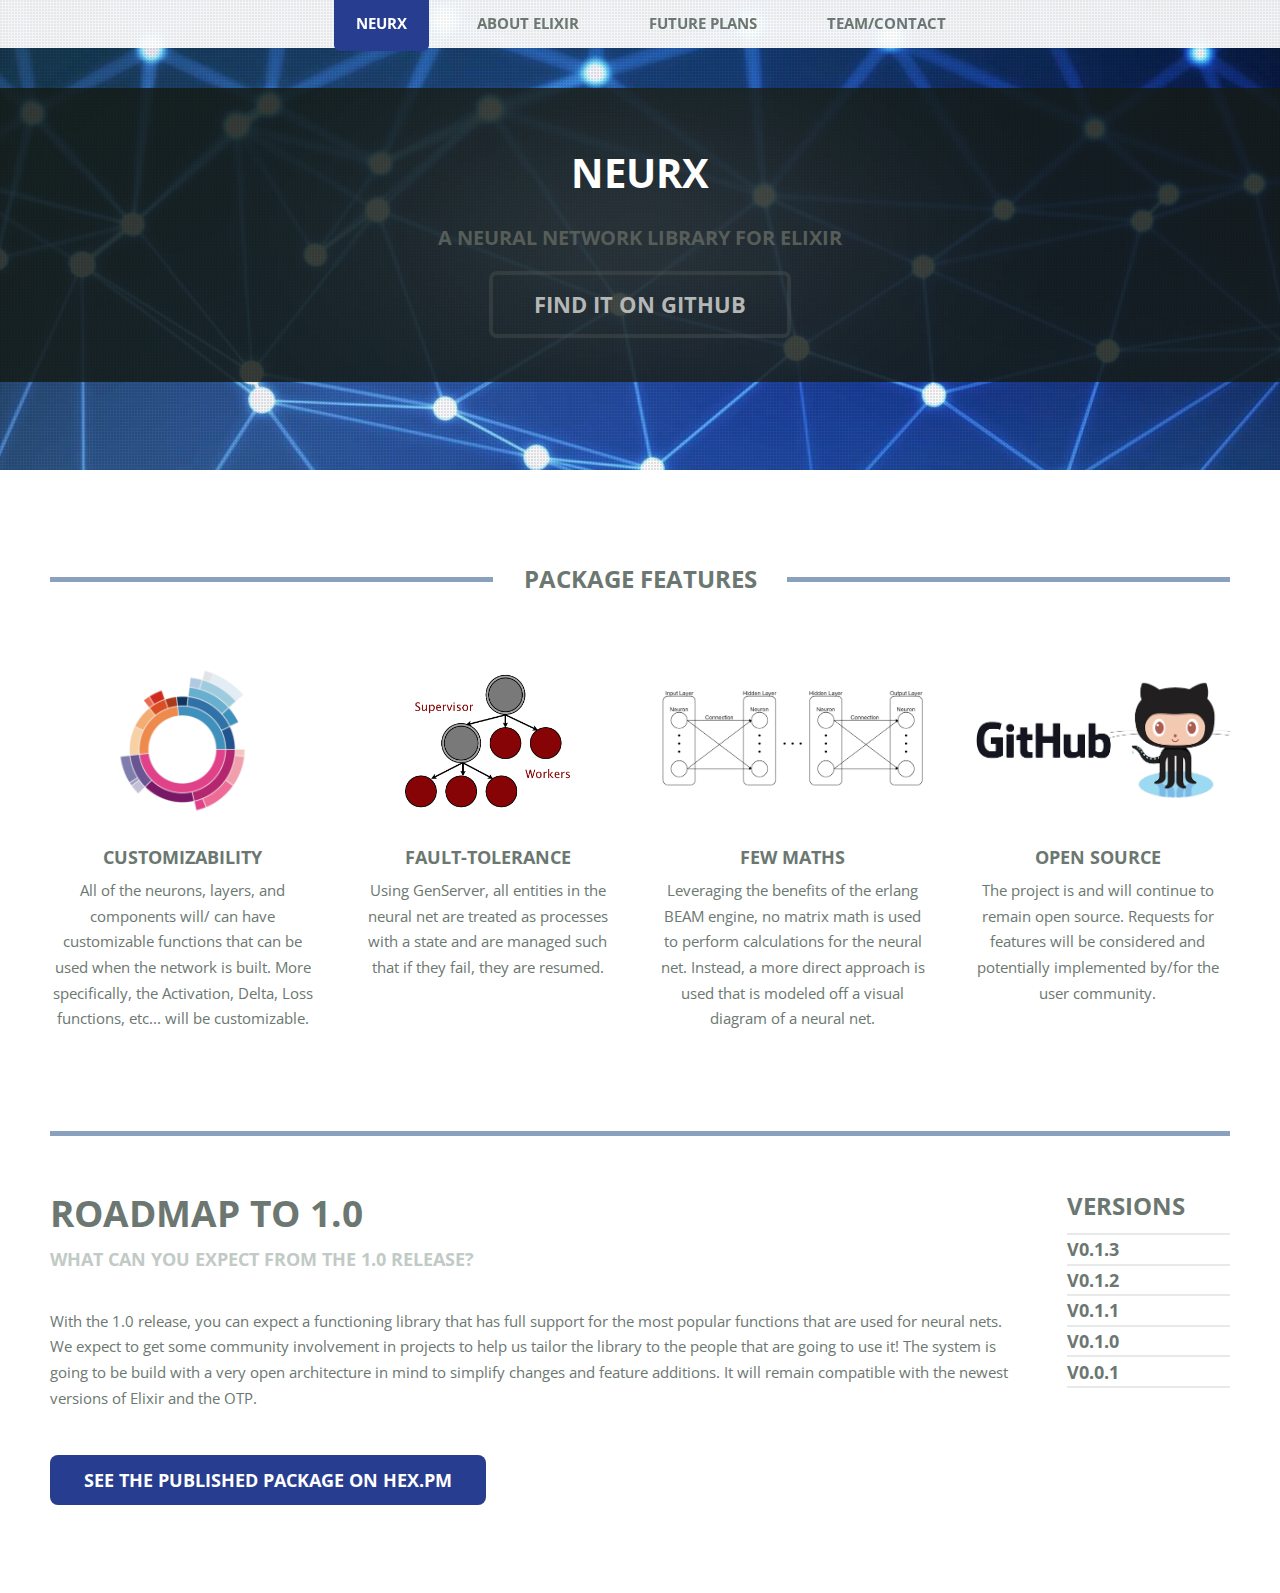
==== commit 9da9ada9: "Add team page" ====
--- a/index.html
+++ b/index.html
@@ -16,8 +16,7 @@
 						<li class="current"><a href="index.html">NeurX</a></li>
 						<li><a href="about_elixir.html">About Elixir</a></li>
 						<li><a href="future_plans.html">Future Plans</a></li>
-						<li><a href="team.html">Team</a></li>
-						<li><a href="contact.html">Contact</a></li>
+						<li><a href="team_contact.html">Team/Contact</a></li>
 					</ul>
 				</nav>
 
--- a/assets/css/main.css
+++ b/assets/css/main.css
@@ -77,7 +77,7 @@
 	}
 
 	body {
-		background: #f2f5f3;
+		background: #fff;
 	}
 
 		body.is-preload *, body.is-preload *:before, body.is-preload *:after {
@@ -2518,8 +2518,8 @@
 
 	#main {
 		background: #fff;
-		border-top: solid 5px #273d8f;
-		border-bottom: solid 5px #c1cac5;
+		/* border-top: solid 5px #273d8f;
+		border-bottom: solid 5px #c1cac5; */
 		border-top-width: 35px;
 		border-bottom-width: 10px;
 		padding: 6em 0 6em 0;
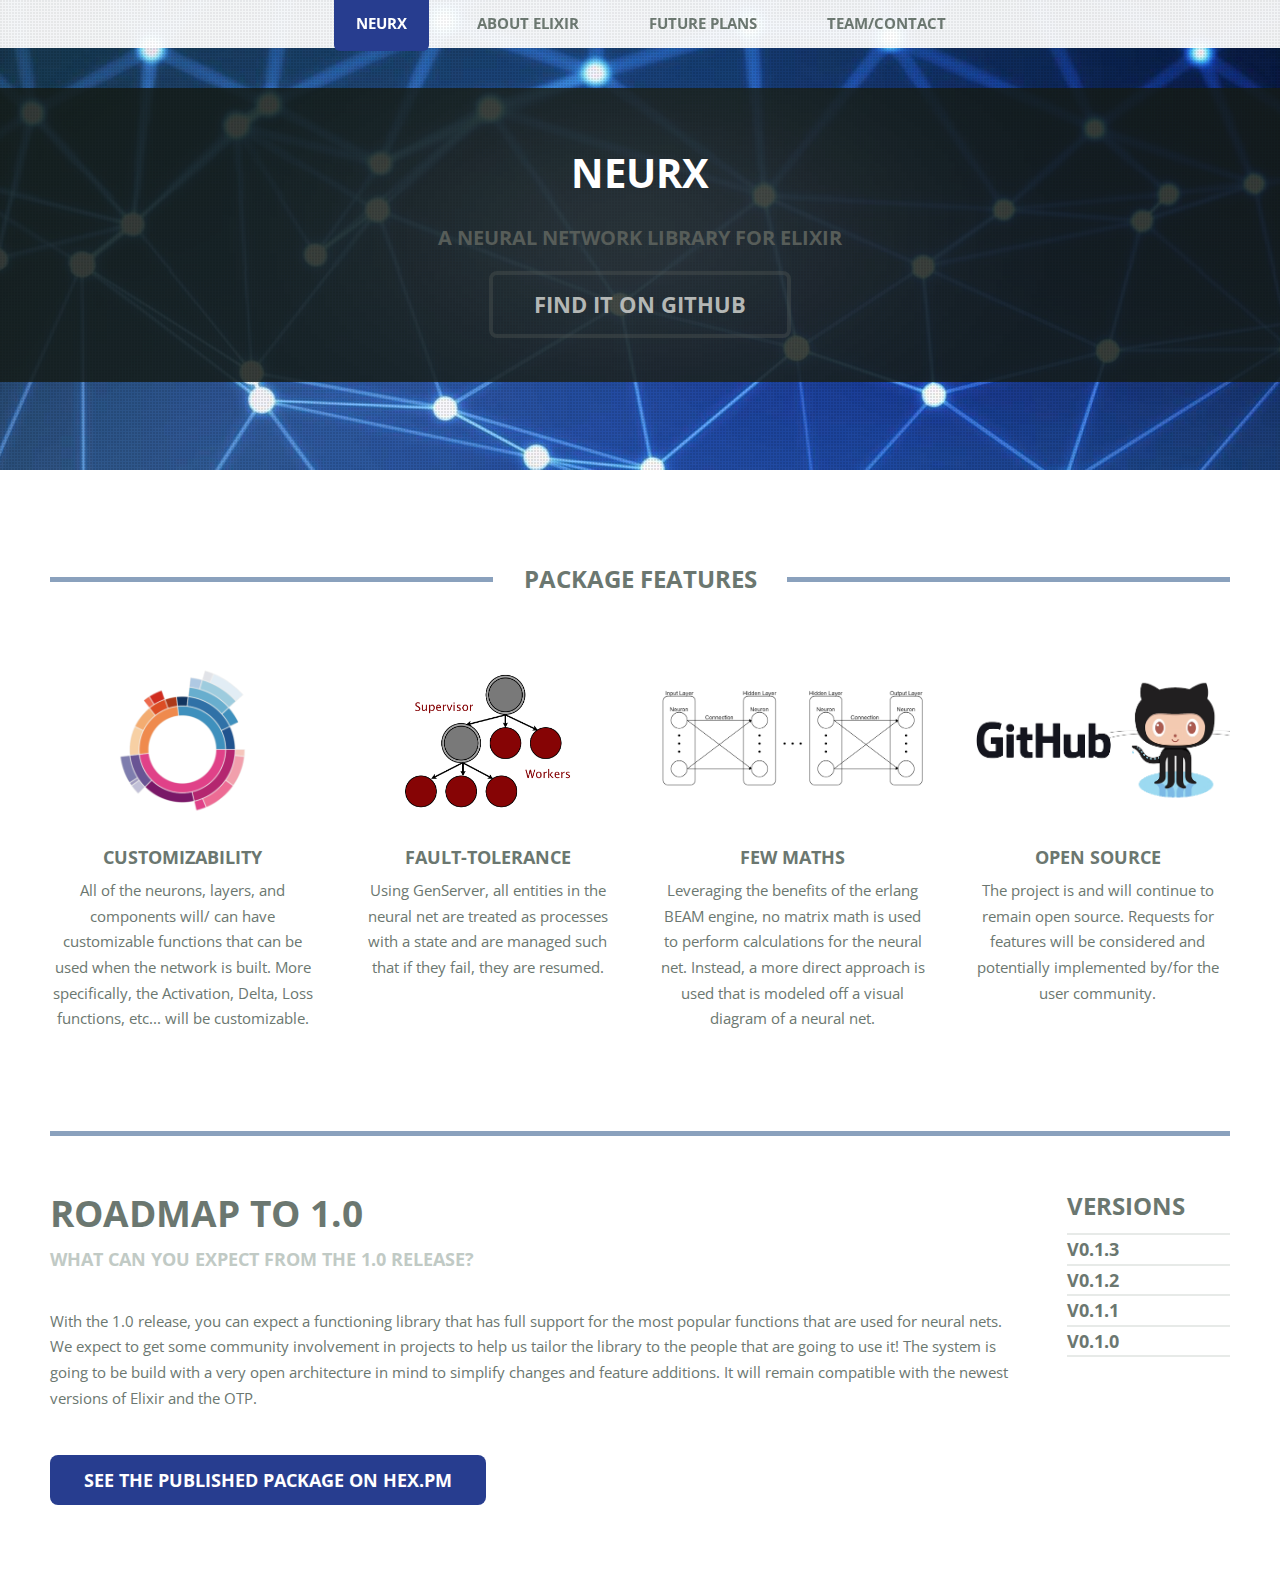
==== commit edac0faa: "Update index" ====
--- a/index.html
+++ b/index.html
@@ -60,8 +60,8 @@
 
 													<!-- Feature -->
 														<section class="box feature">
-															<a href="#" class="image featured"><img src="images/fault-tolerance.png" alt="Fault-Tolerance" /></a>
-															<h3><a href="#">Fault-Tolerance</a></h3>
+															<a class="image featured"><img src="images/fault-tolerance.png" alt="Fault-Tolerance" /></a>
+															<h3><a>Fault-Tolerance</a></h3>
 															<p>
 																Using GenServer, all entities in the neural net
 																are treated as processes with a state and are
@@ -74,8 +74,8 @@
 
 													<!-- Feature -->
 														<section class="box feature">
-															<a href="#" class="image featured"><img src="images/few_maths.png" alt="Few Maths" /></a>
-															<h3><a href="#">Few Maths</a></h3>
+															<a class="image featured"><img src="images/few_maths.png" alt="Few Maths" /></a>
+															<h3><a>Few Maths</a></h3>
 															<p>
 																Leveraging the benefits of the erlang BEAM
 																engine, no matrix math is used to perform
@@ -90,8 +90,8 @@
 
 													<!-- Feature -->
 														<section class="box feature">
-															<a href="#" class="image featured"><img src="images/open_source.png" alt="Open Source" /></a>
-															<h3><a href="#">Open Source</a></h3>
+															<a class="image featured"><img src="images/open_source.png" alt="Open Source" /></a>
+															<h3><a>Open Source</a></h3>
 															<p>
 																The project is and will continue to remain open
 																source. Requests for features will be considered
@@ -125,7 +125,7 @@
 														<!-- Featured Post -->
 															<article class="box post">
 																<header>
-																	<h3><a href="#">Roadmap to 1.0</a></h3>
+																	<h3><a href="https://github.com/NeurX/neurx/projects/1">Roadmap to 1.0</a></h3>
 																	<p>What can you expect from the 1.0 release?</p>
 																</header>
 																<p>
@@ -146,31 +146,26 @@
 													<div class="sidebar">
 
 														<!-- Archives -->
-														<h2>Versions</h2>
+														<h2><a href="https://github.com/NeurX/neurx/releases">Versions</a></h2>
 															<ul class="divided">
 																<li>
 																	<article class="box post-summary">
-																		<h3><a href="#">v0.1.3</a></h3>
+																		<h3><a href="https://github.com/NeurX/neurx/releases/tag/v0.1.3">v0.1.3</a></h3>
 																	</article>
 																</li>
 																<li>
 																	<article class="box post-summary">
-																		<h3><a href="#">v0.1.2</a></h3>
+																		<h3><a href="https://github.com/NeurX/neurx/releases/tag/v0.1.2">v0.1.2</a></h3>
 																	</article>
 																</li>
 																<li>
 																	<article class="box post-summary">
-																		<h3><a href="#">v0.1.1</a></h3>
+																		<h3><a href="https://github.com/NeurX/neurx/releases/tag/v0.1.1">v0.1.1</a></h3>
 																	</article>
 																</li>
 																<li>
 																	<article class="box post-summary">
-																		<h3><a href="#">v0.1.0</a></h3>
-																	</article>
-																</li>
-																<li>
-																	<article class="box post-summary">
-																		<h3><a href="#">v0.0.1</a></h3>
+																		<h3><a href="https://github.com/NeurX/neurx/releases/tag/v0.1.0">v0.1.0</a></h3>
 																	</article>
 																</li>
 															</ul>
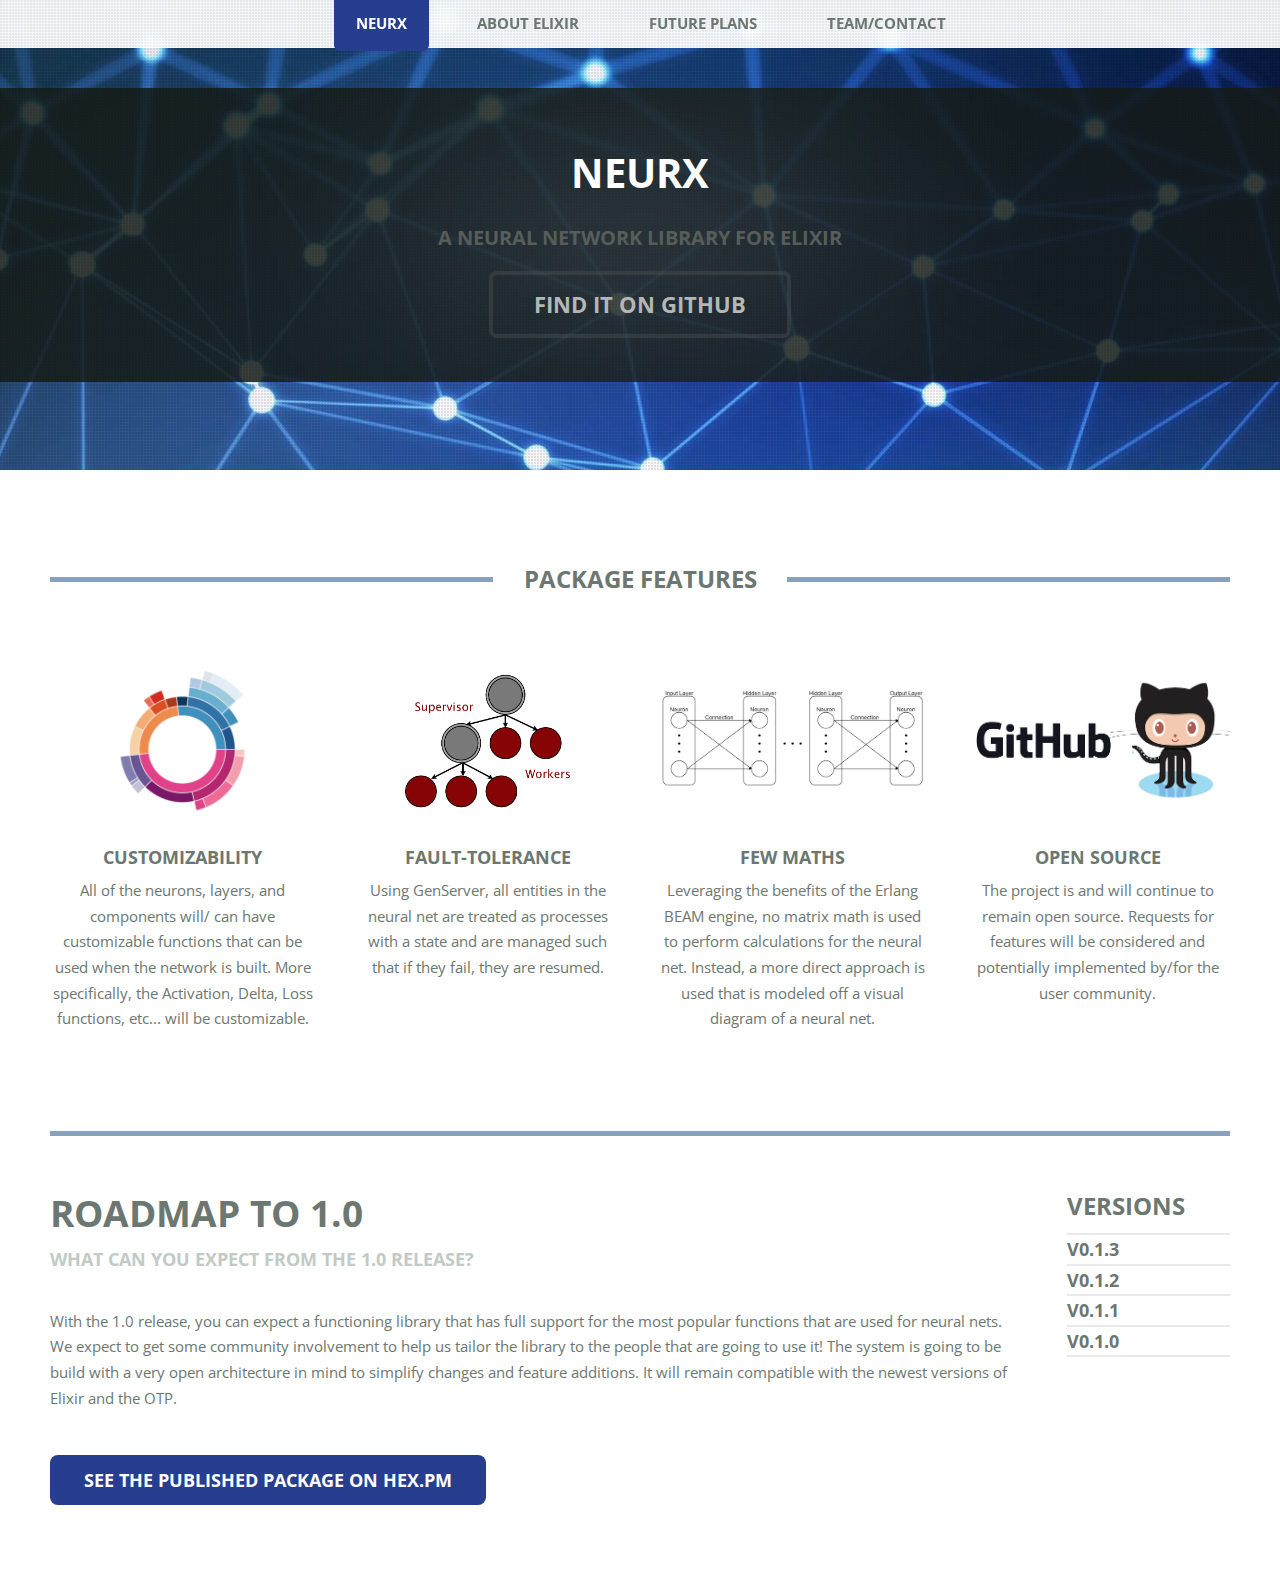
==== commit c51bf8ac: "Fix text problems" ====
--- a/index.html
+++ b/index.html
@@ -25,7 +25,7 @@
 					<div class="content">
 						<h2>NeurX</h2>
 						<p>A neural network library for Elixir</p>
-						<a href="https://github.com/NeurX" class="button scrolly">Find it on Github</a>
+						<a href="https://github.com/NeurX" target="_blank" class="button scrolly">Find it on Github</a>
 					</div>
 				</section>
 
@@ -77,7 +77,7 @@
 															<a class="image featured"><img src="images/few_maths.png" alt="Few Maths" /></a>
 															<h3><a>Few Maths</a></h3>
 															<p>
-																Leveraging the benefits of the erlang BEAM
+																Leveraging the benefits of the Erlang BEAM
 																engine, no matrix math is used to perform
 																calculations for the neural net. Instead, a more
 																direct approach is used that is modeled off a
@@ -131,8 +131,9 @@
 																<p>
 																	With the 1.0 release, you can expect a functioning library that has
 																	full support for the most popular functions that are used for neural nets.
-																	We expect to get some community involvement in projects to help us tailor
-																	the library to the people that are going to use it!  The system is going
+																	We expect to get some community involvement to
+																	help us tailor the library to the people that are going to use it!
+																	The system is going
 																	to be build with a very open architecture in mind to simplify changes and
 																	feature additions.  It will remain compatible with the newest versions of
 																	Elixir and the OTP.
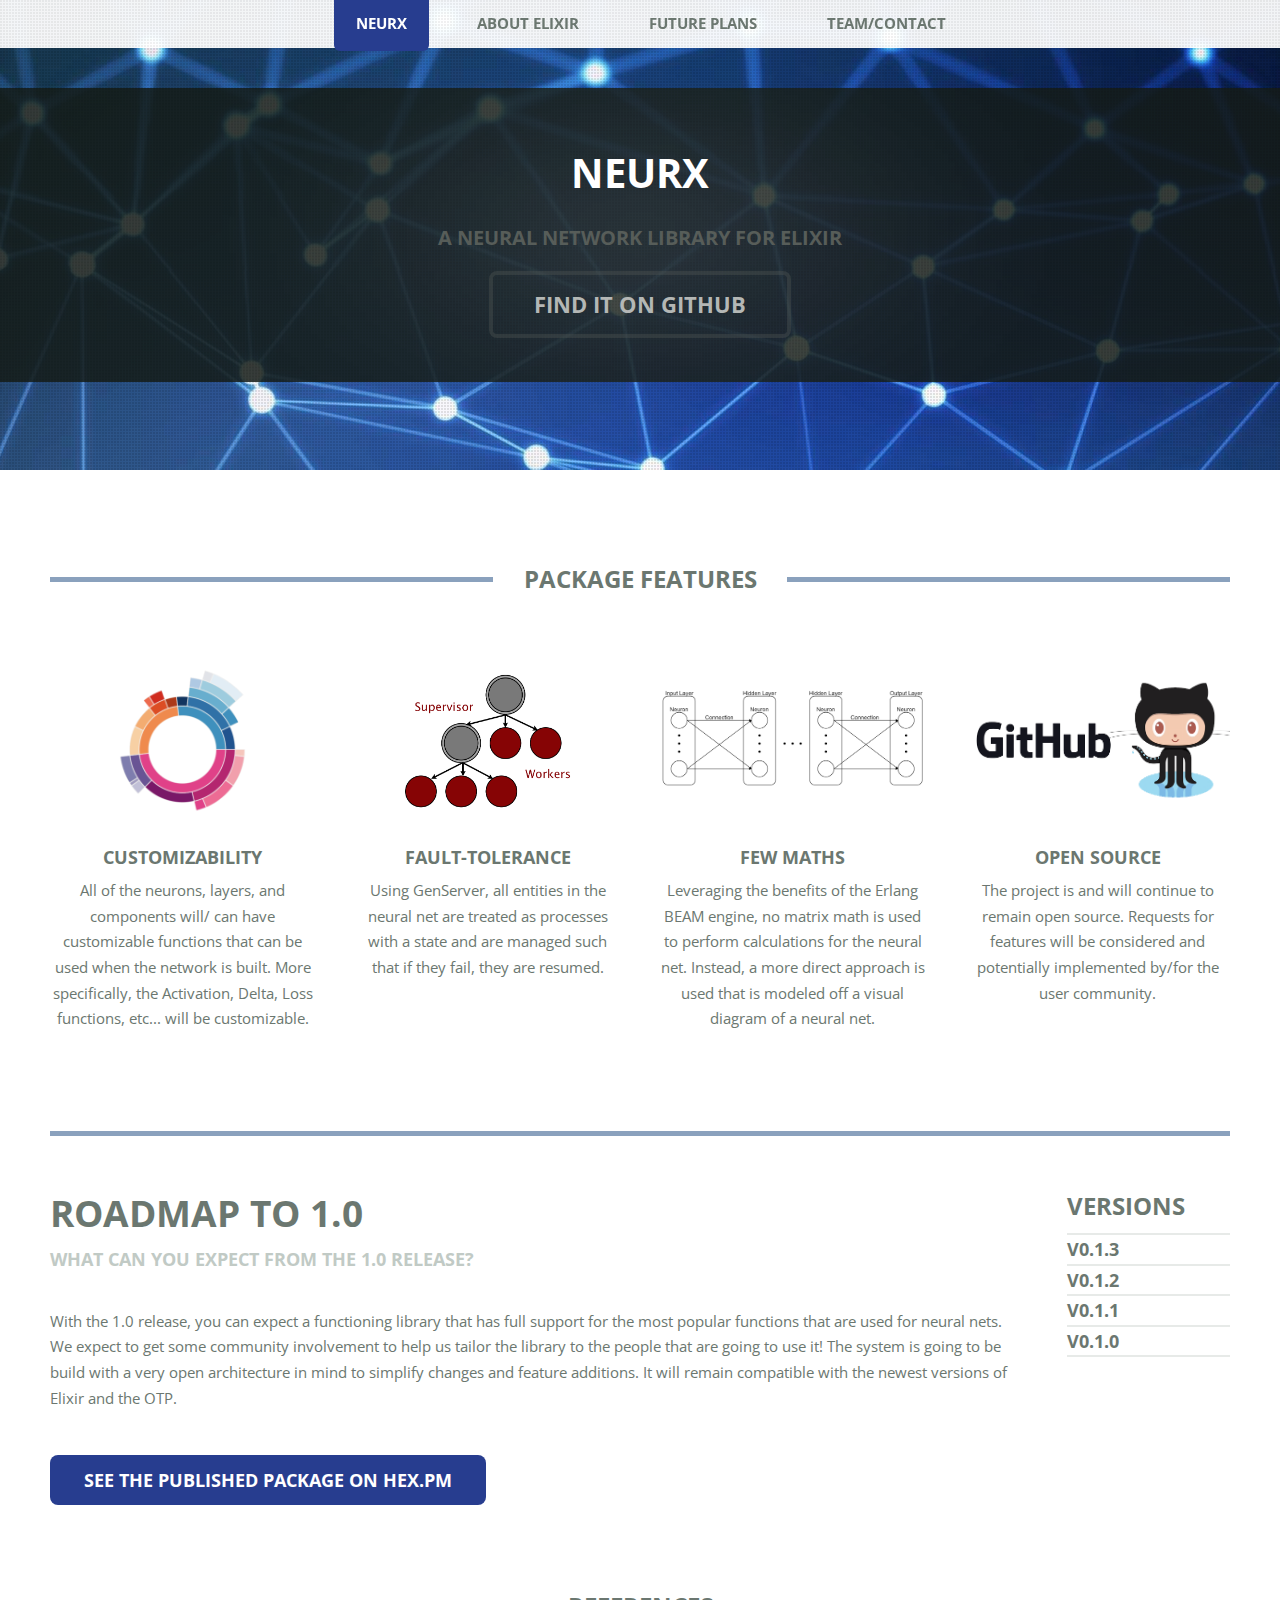
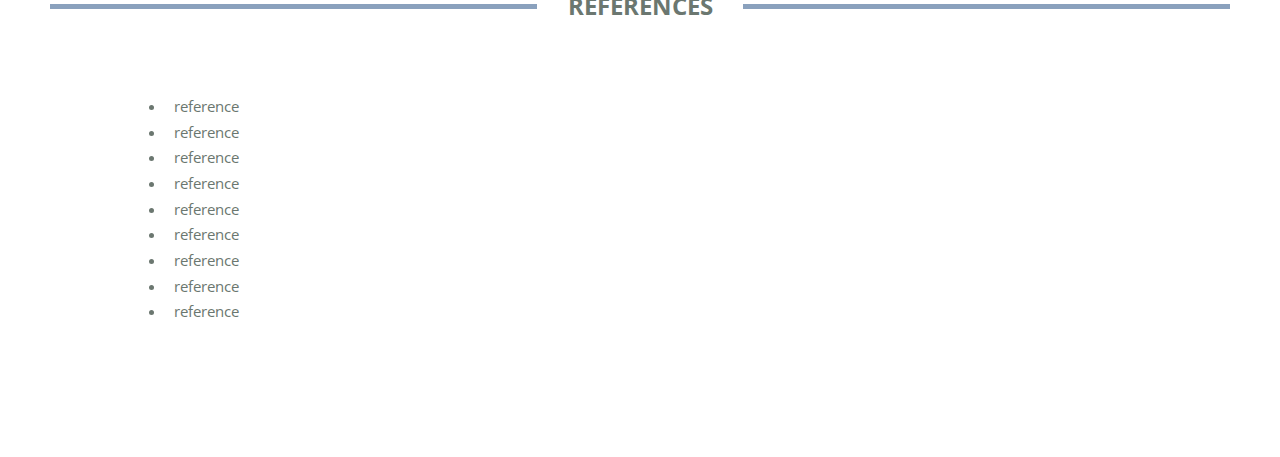
==== commit 87a09abc: "Add reference section" ====
--- a/index.html
+++ b/index.html
@@ -178,6 +178,48 @@
 									</section>
 
 							</div>
+
+							<div class="col-12">
+
+								<!-- Blog -->
+									<section class="box blog">
+										<h2 class="major"><span>References</span></h2>
+										<div>
+											<div class="row">
+												<div class="col-1"></div>
+												<div class="col-10">
+
+													<!--
+https://hexdocs.pm/elixir/GenServer.html
+http://www-isl.stanford.edu/~widrow/papers/j1994neuralnetworks.pdf
+https://elixir-lang.org
+https://phoenixframework.org
+http://erlang.org/faq/introduction.html
+https://nerves-project.org
+https://electronjs.org
+https://discordapp.com
+https://www.whatsapp.com
+
+
+													-->
+													<ul>
+														<li>reference</li>
+														<li>reference</li>
+														<li>reference</li>
+														<li>reference</li>
+														<li>reference</li>
+														<li>reference</li>
+														<li>reference</li>
+														<li>reference</li>
+														<li>reference</li>
+													</ul>
+												</div>
+												<div class="col-1"></div>
+											</div>
+										</div>
+									</section>
+
+							</div>
 						</div>
 					</div>
 				</section>
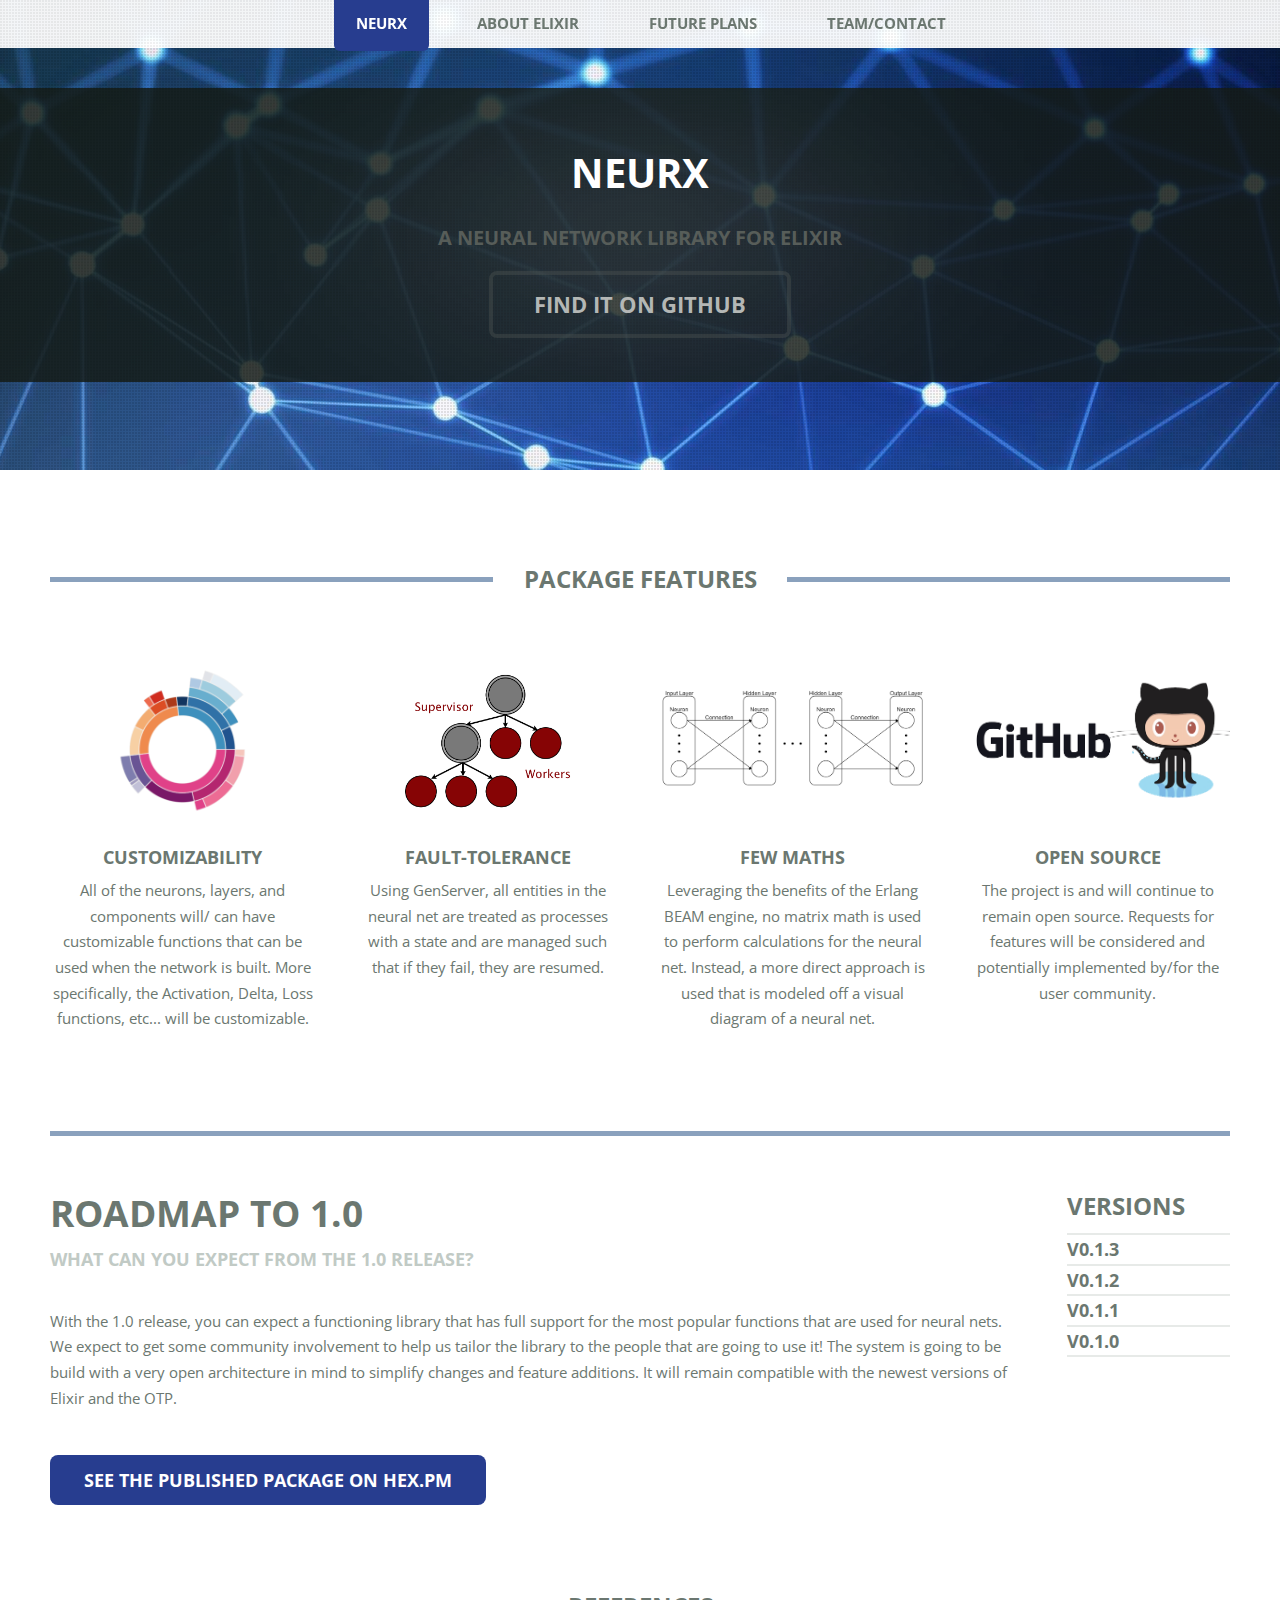
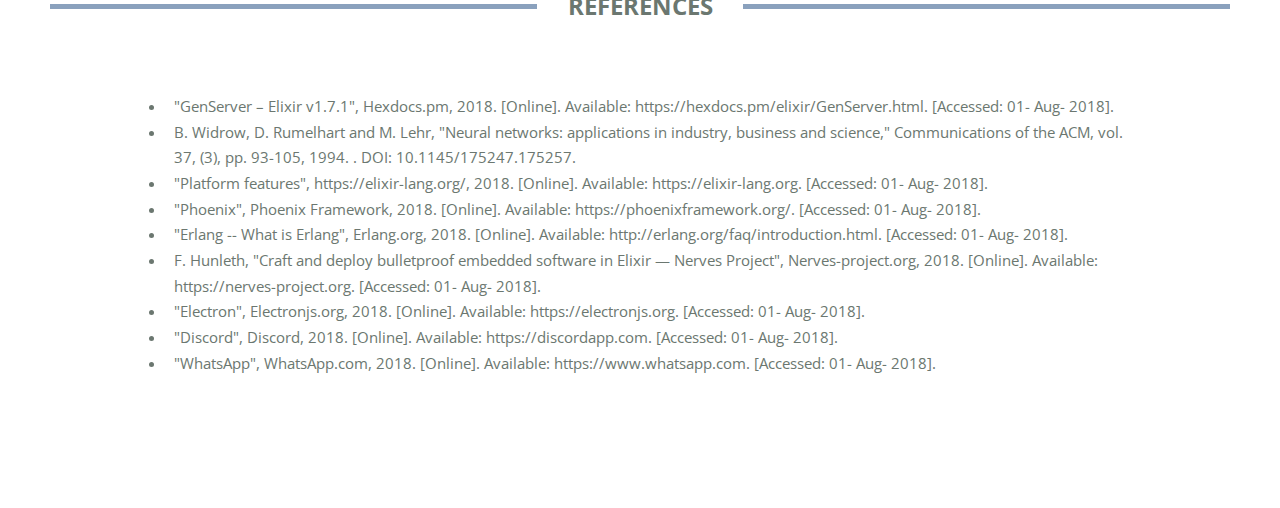
==== commit 3fc261ee: "Add IEEE references" ====
--- a/index.html
+++ b/index.html
@@ -188,30 +188,16 @@
 											<div class="row">
 												<div class="col-1"></div>
 												<div class="col-10">
-
-													<!--
-https://hexdocs.pm/elixir/GenServer.html
-http://www-isl.stanford.edu/~widrow/papers/j1994neuralnetworks.pdf
-https://elixir-lang.org
-https://phoenixframework.org
-http://erlang.org/faq/introduction.html
-https://nerves-project.org
-https://electronjs.org
-https://discordapp.com
-https://www.whatsapp.com
-
-
-													-->
 													<ul>
-														<li>reference</li>
-														<li>reference</li>
-														<li>reference</li>
-														<li>reference</li>
-														<li>reference</li>
-														<li>reference</li>
-														<li>reference</li>
-														<li>reference</li>
-														<li>reference</li>
+														<li>"GenServer – Elixir v1.7.1", Hexdocs.pm, 2018. [Online]. Available: https://hexdocs.pm/elixir/GenServer.html. [Accessed: 01- Aug- 2018].</li>
+														<li>B. Widrow, D. Rumelhart and M. Lehr, "Neural networks: applications in industry, business and science," Communications of the ACM, vol. 37, (3), pp. 93-105, 1994. . DOI: 10.1145/175247.175257.</li>
+														<li>"Platform features", https://elixir-lang.org/, 2018. [Online]. Available: https://elixir-lang.org. [Accessed: 01- Aug- 2018].</li>
+														<li>"Phoenix", Phoenix Framework, 2018. [Online]. Available: https://phoenixframework.org/. [Accessed: 01- Aug- 2018].</li>
+														<li>"Erlang -- What is Erlang", Erlang.org, 2018. [Online]. Available: http://erlang.org/faq/introduction.html. [Accessed: 01- Aug- 2018].</li>
+														<li>F. Hunleth, "Craft and deploy bulletproof embedded software in Elixir — Nerves Project", Nerves-project.org, 2018. [Online]. Available: https://nerves-project.org. [Accessed: 01- Aug- 2018].</li>
+														<li>"Electron", Electronjs.org, 2018. [Online]. Available: https://electronjs.org. [Accessed: 01- Aug- 2018].</li>
+														<li>"Discord", Discord, 2018. [Online]. Available: https://discordapp.com. [Accessed: 01- Aug- 2018].</li>
+														<li>"WhatsApp", WhatsApp.com, 2018. [Online]. Available: https://www.whatsapp.com. [Accessed: 01- Aug- 2018].</li>
 													</ul>
 												</div>
 												<div class="col-1"></div>
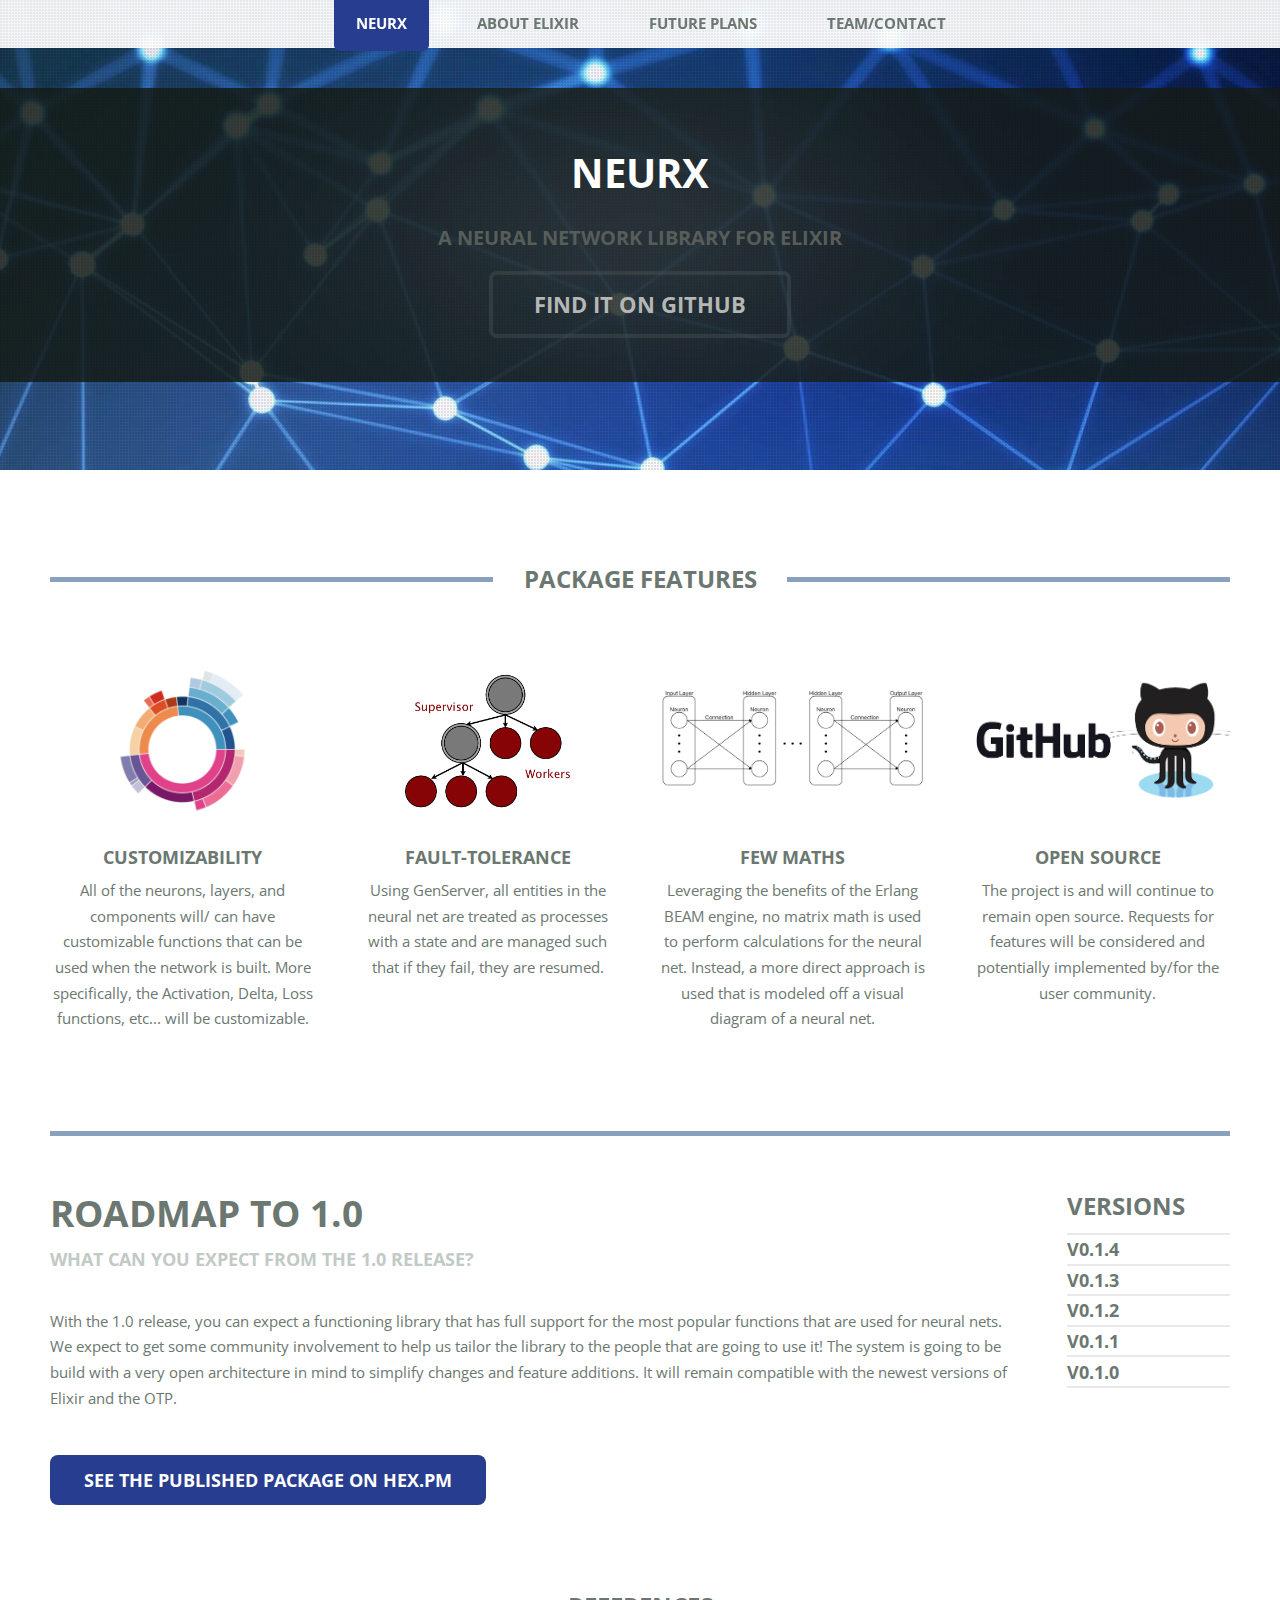
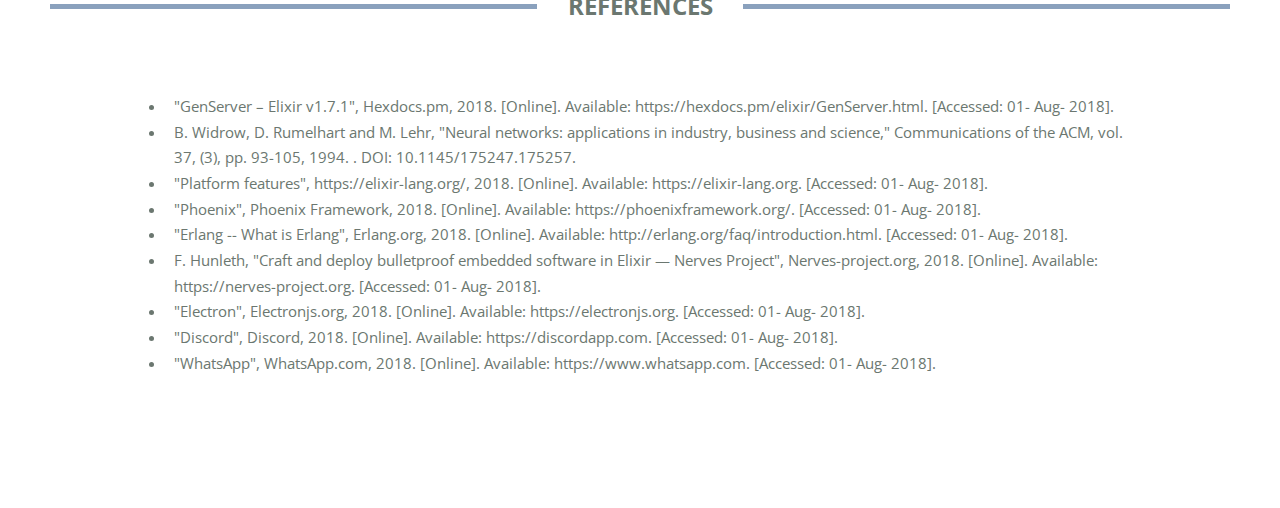
==== commit 149be48b: "Add v0.1.4" ====
--- a/index.html
+++ b/index.html
@@ -151,6 +151,11 @@
 															<ul class="divided">
 																<li>
 																	<article class="box post-summary">
+																		<h3><a href="https://github.com/NeurX/neurx/releases/tag/v0.1.4">v0.1.4</a></h3>
+																	</article>
+																</li>
+																<li>
+																	<article class="box post-summary">
 																		<h3><a href="https://github.com/NeurX/neurx/releases/tag/v0.1.3">v0.1.3</a></h3>
 																	</article>
 																</li>
